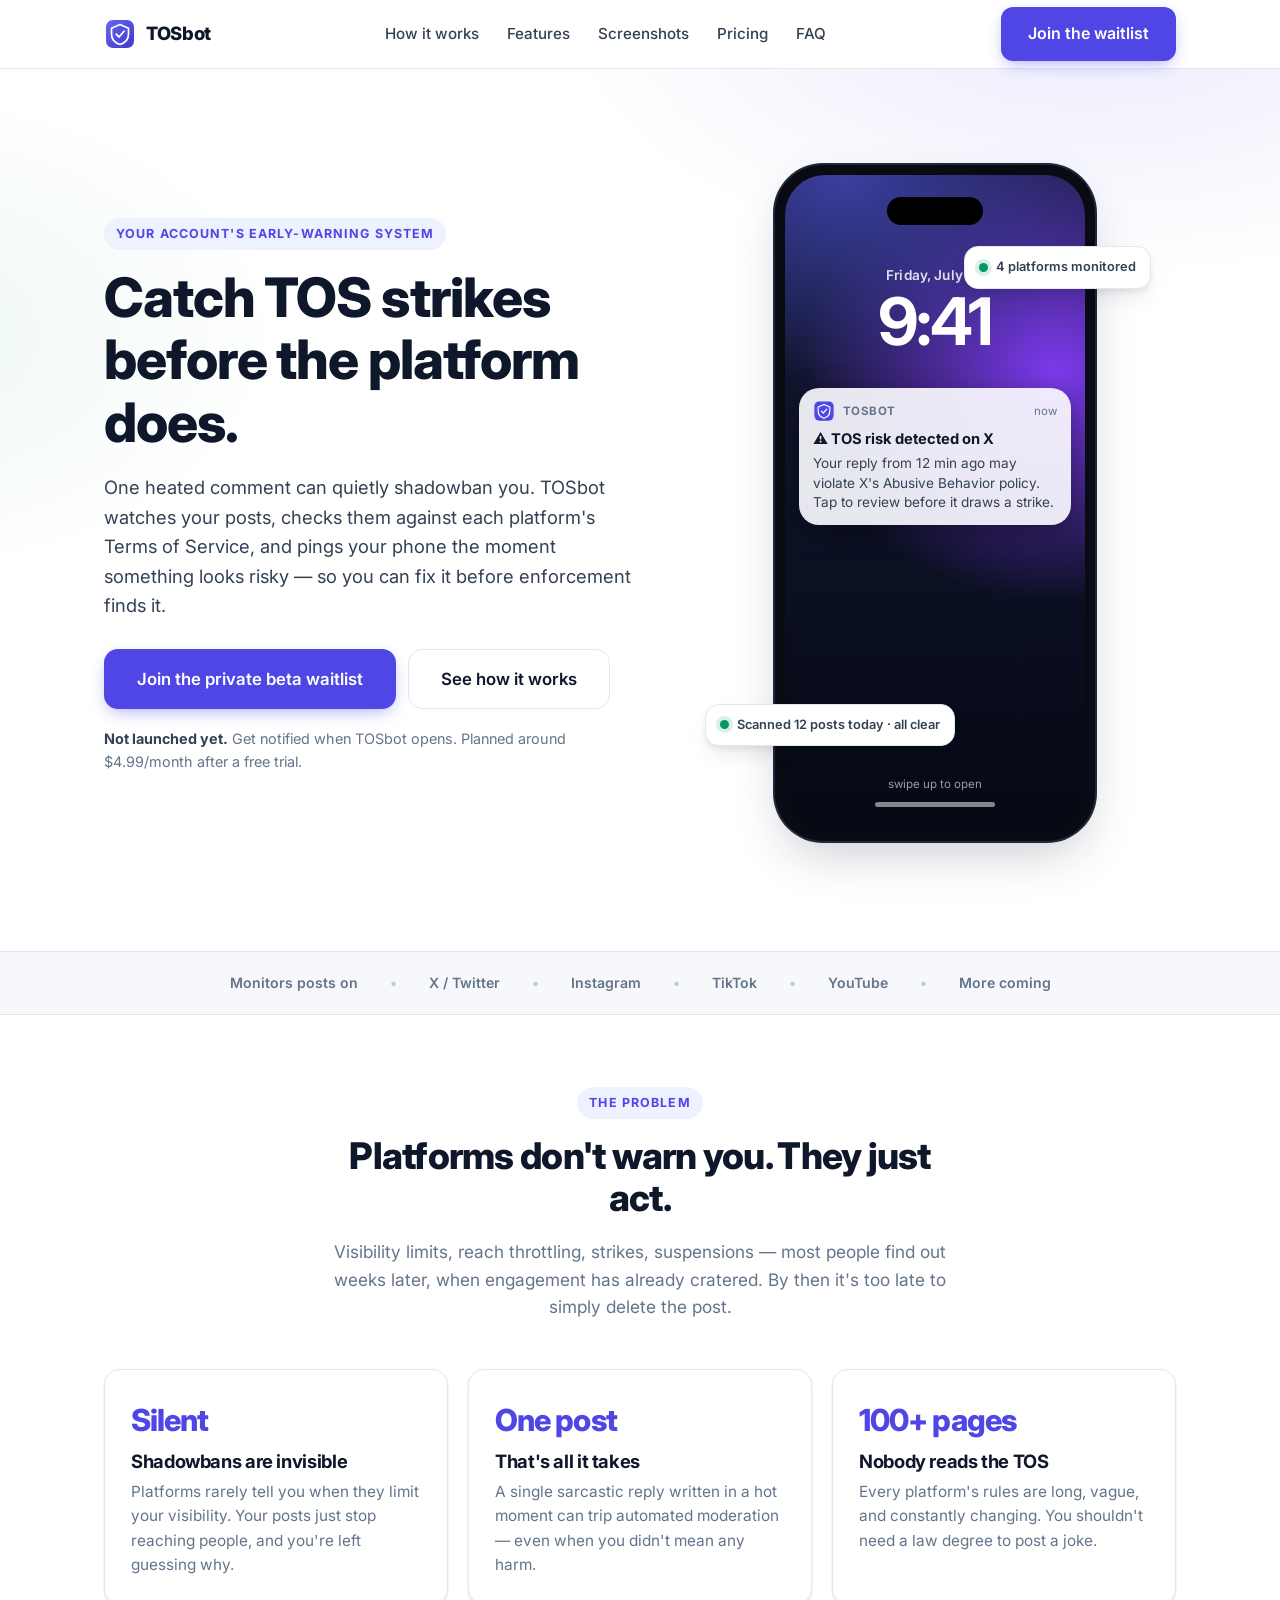
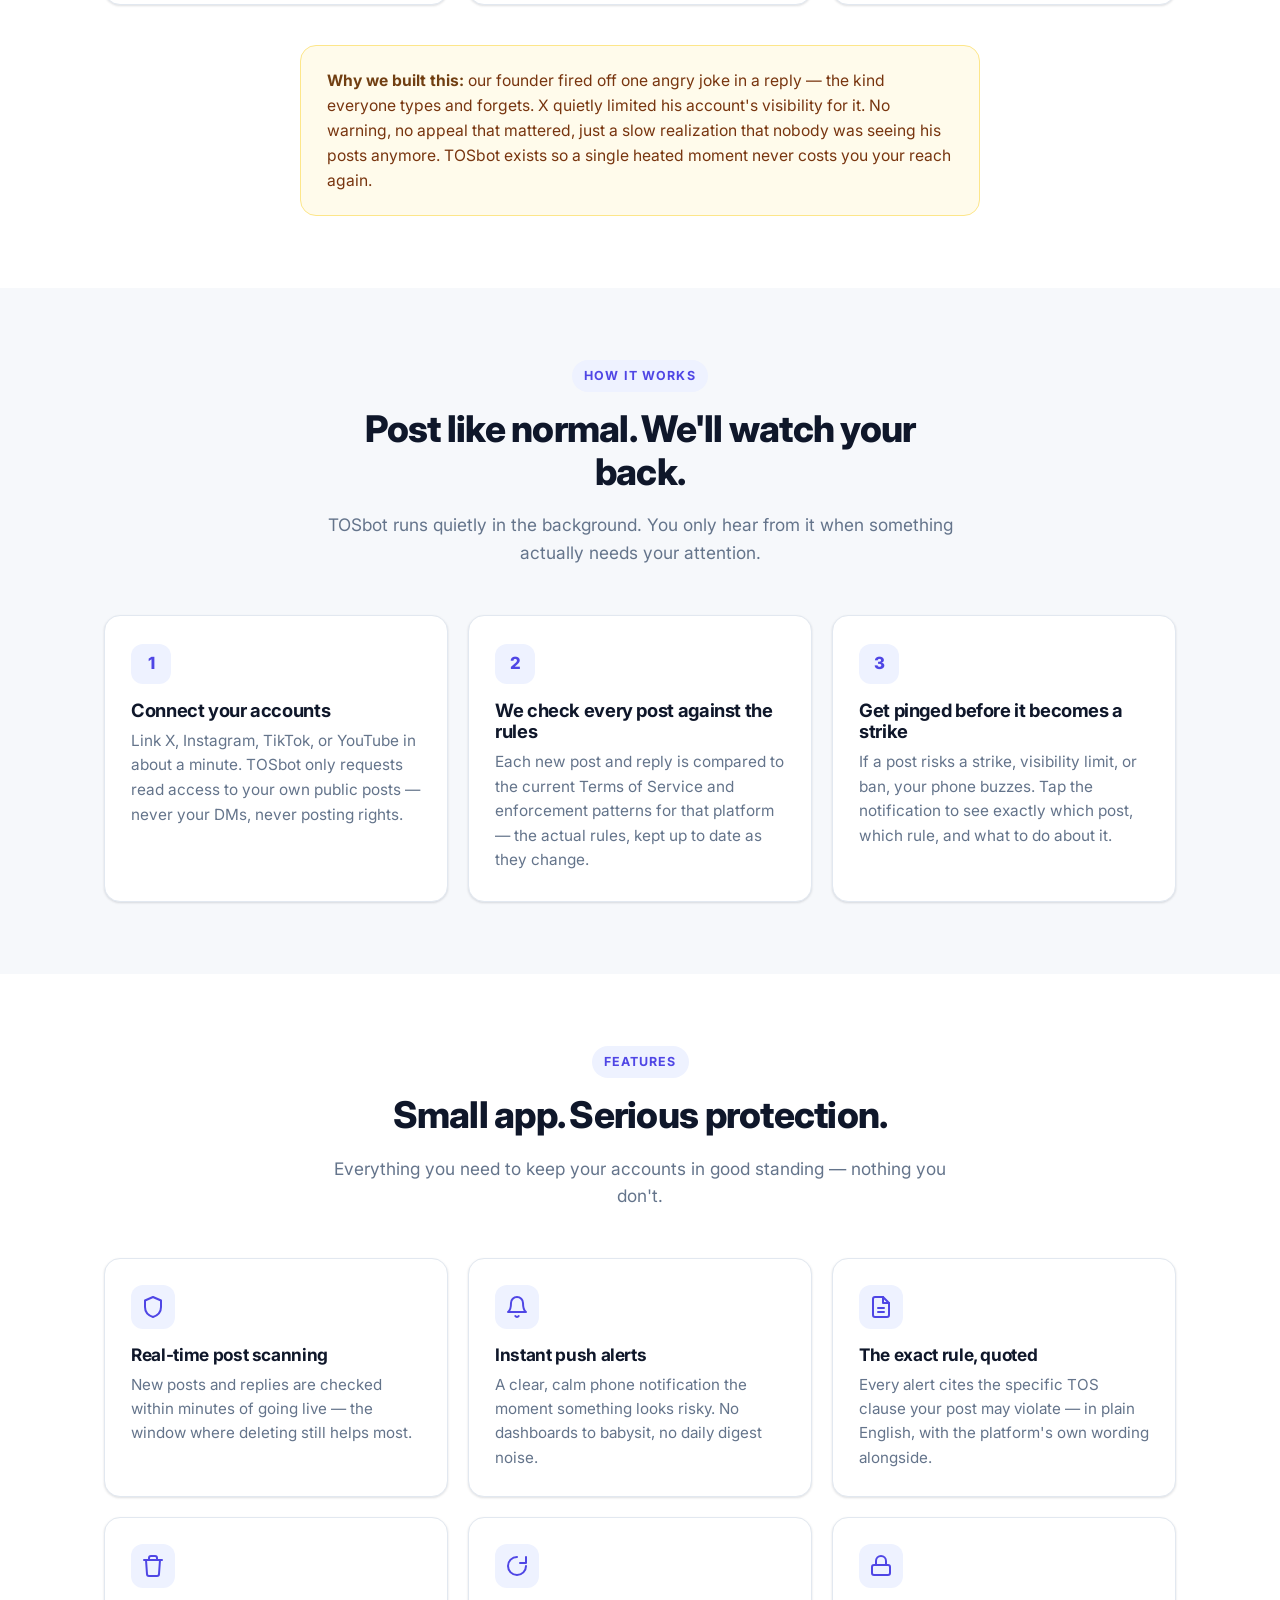
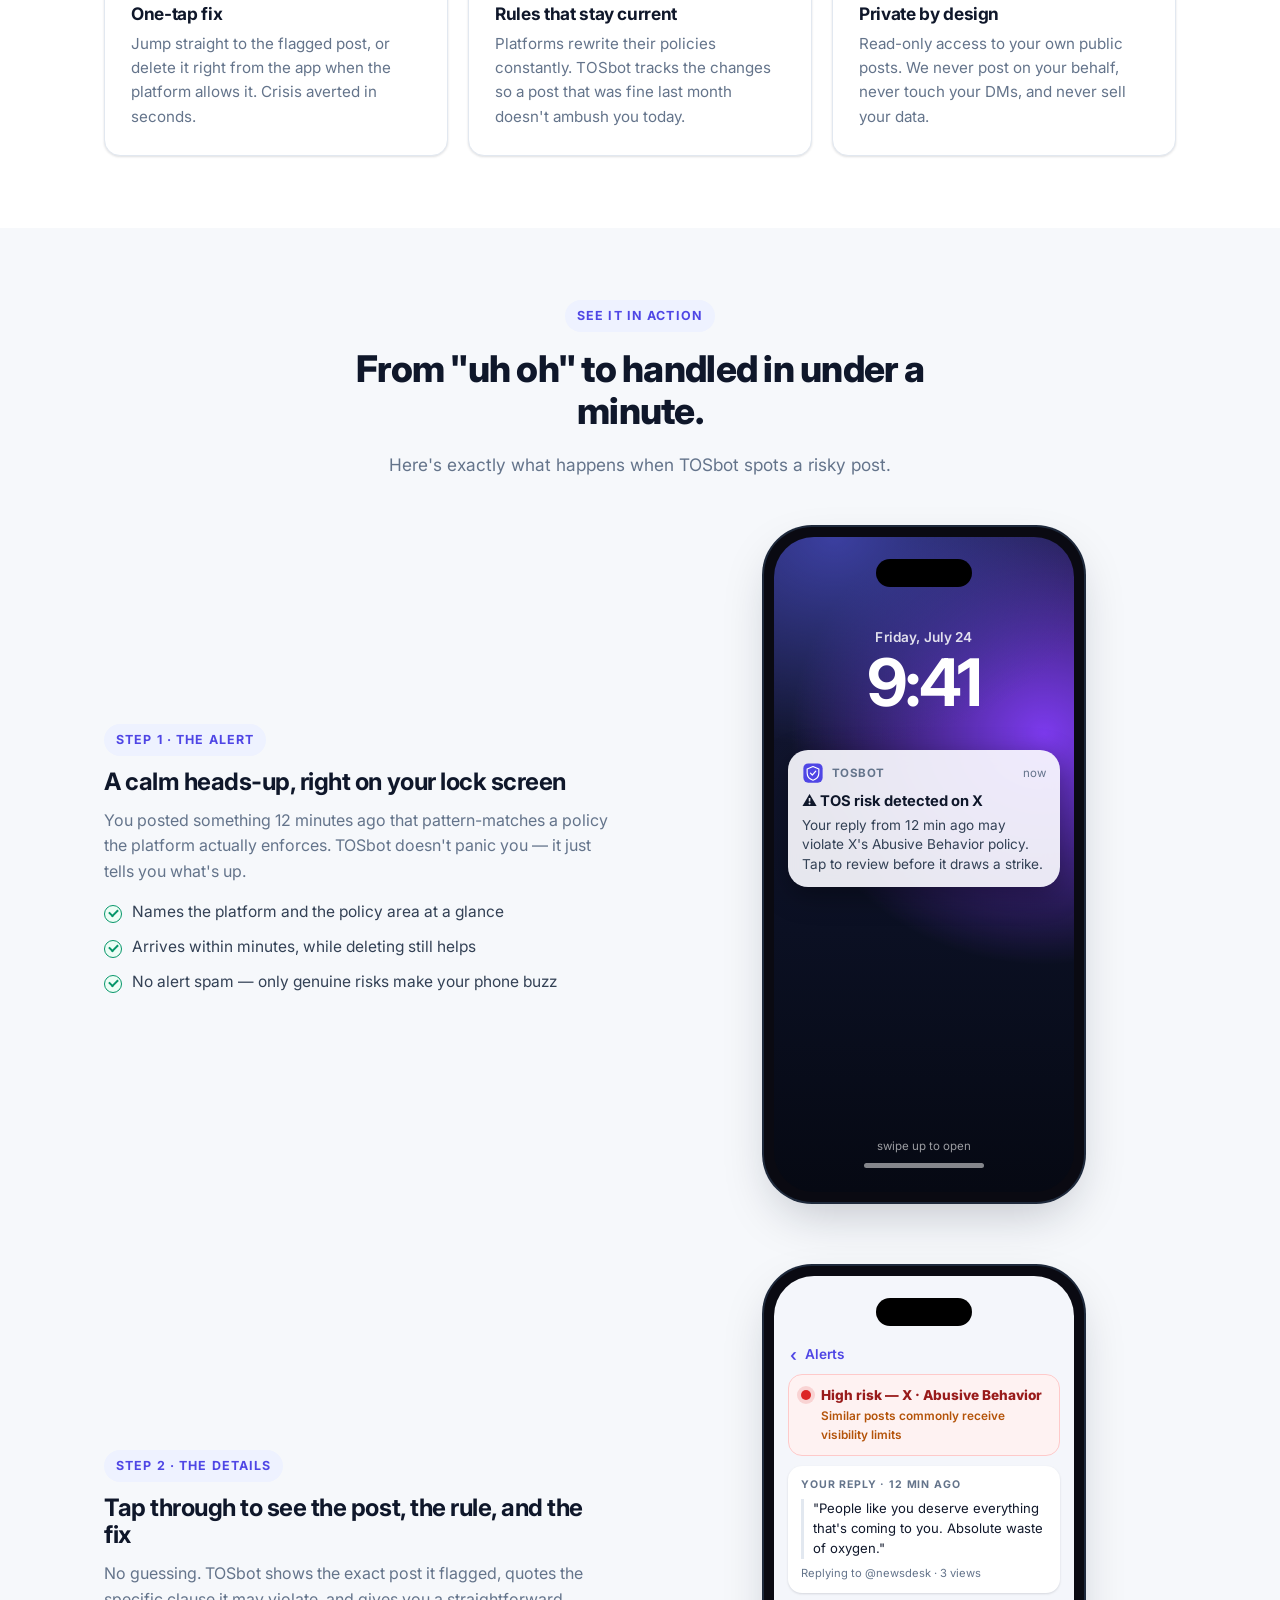
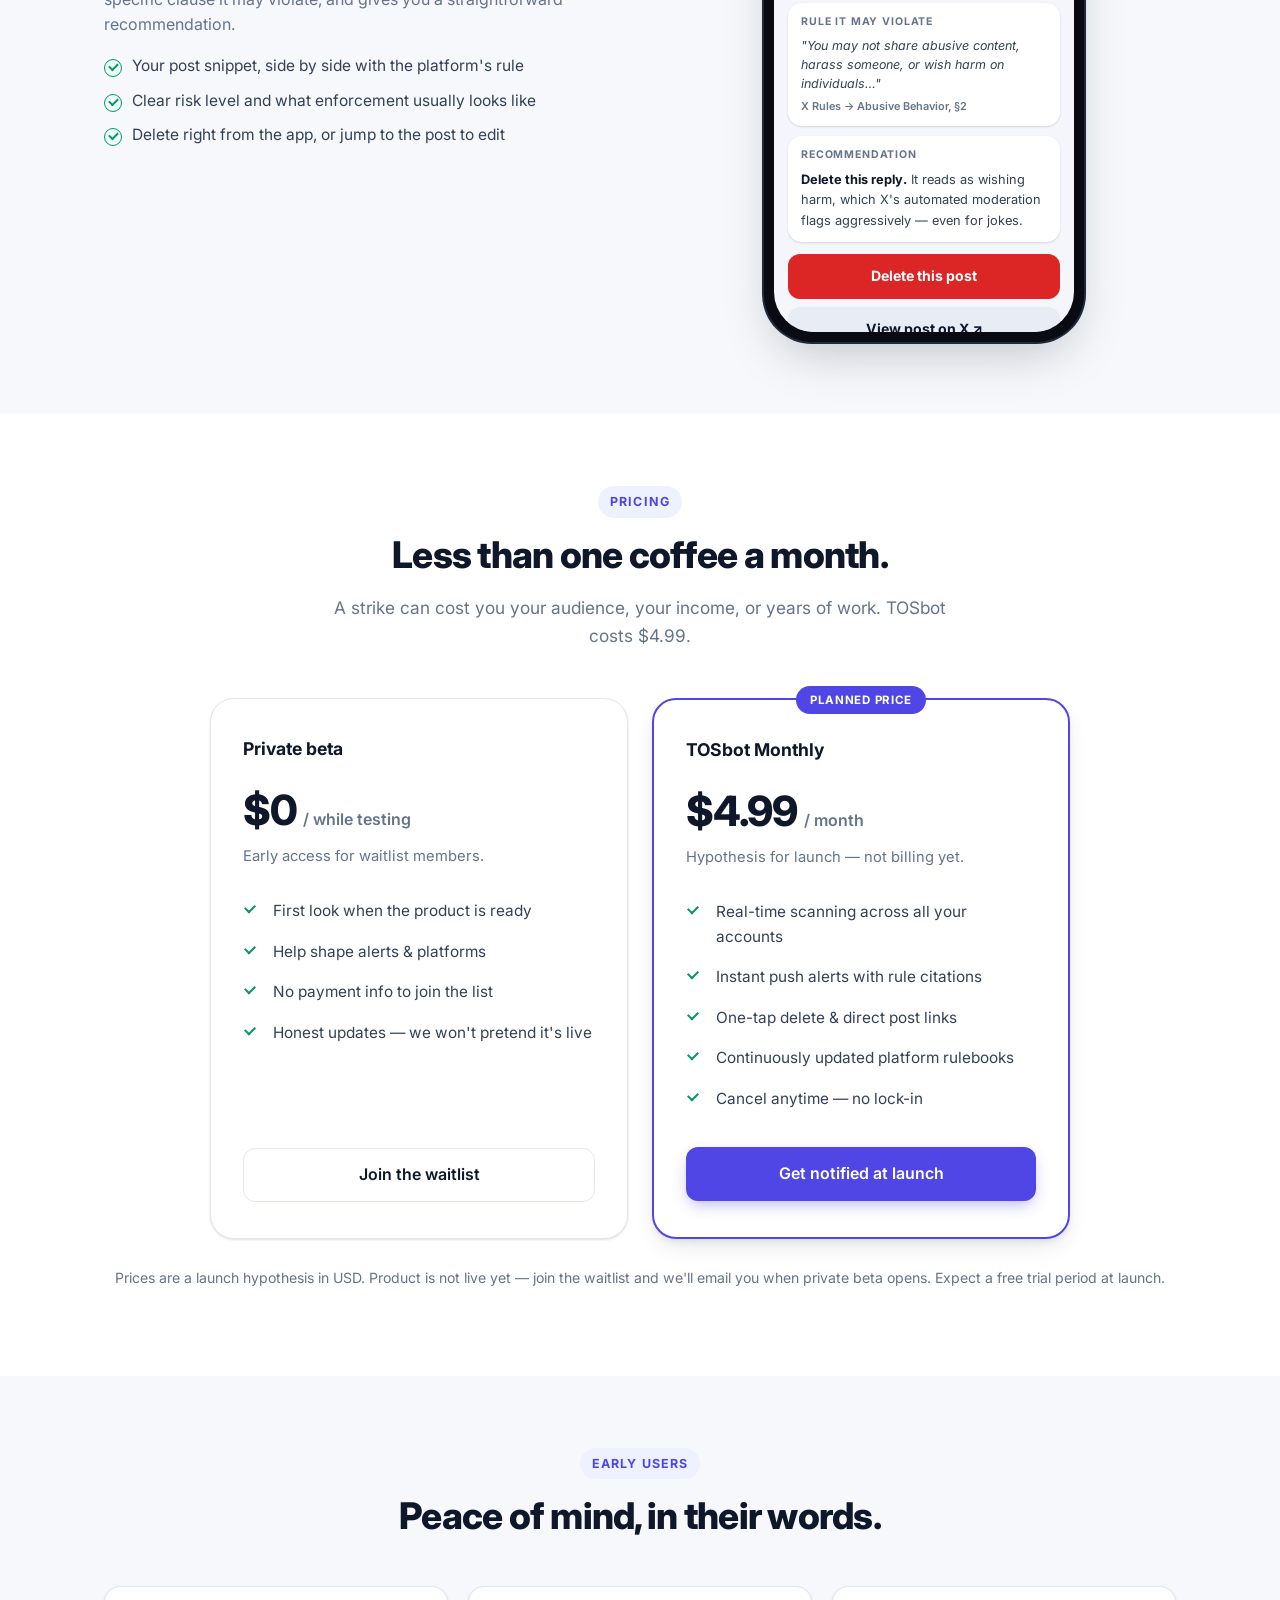
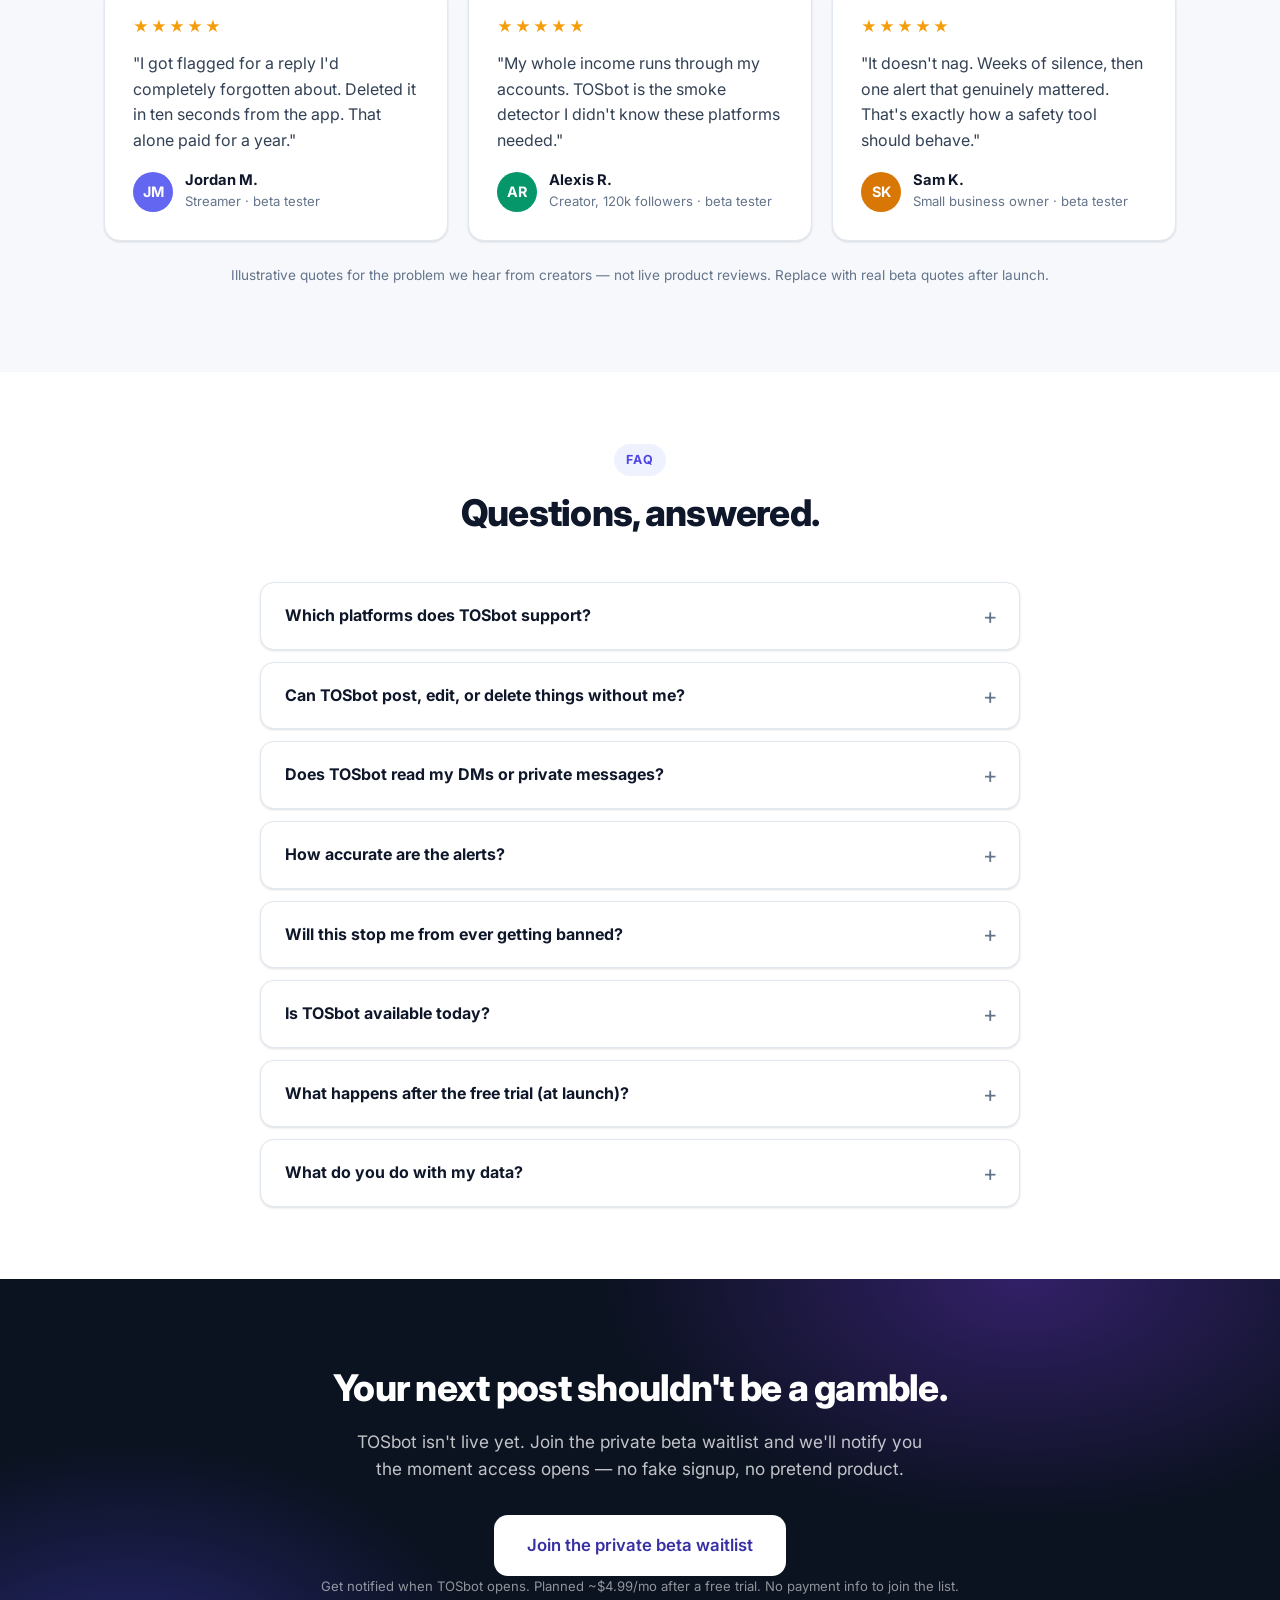
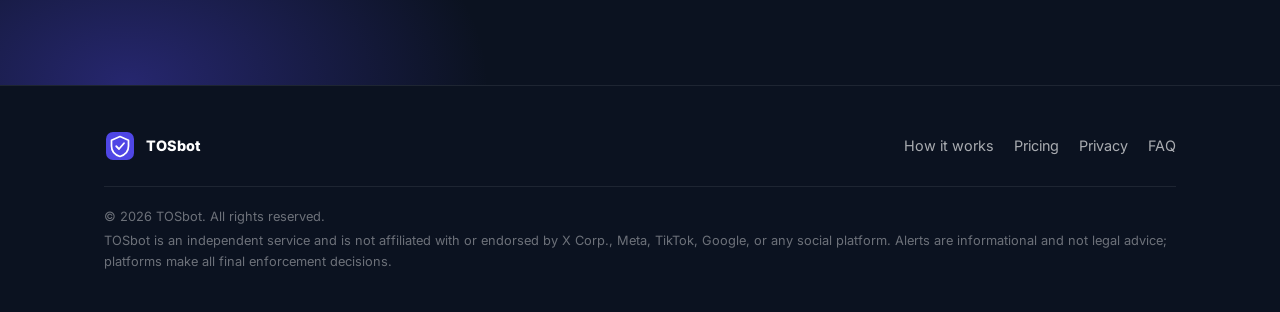
==== index.html @ 3362cefa "Deploy TOSbot waitlist landing (honest CTAs, form-URL config)" ====
<!DOCTYPE html>
<html lang="en">
<head>
  <meta charset="UTF-8">
  <meta name="viewport" content="width=device-width, initial-scale=1.0">
  <title>TOSbot — Catch TOS strikes before the platform does</title>
  <meta name="description" content="TOSbot watches your social posts, checks them against each platform's Terms of Service, and pings your phone before a risky post becomes a strike, shadowban, or suspension. Join the private beta waitlist — planned around $4.99/mo.">
  <meta property="og:title" content="TOSbot — Catch TOS strikes before the platform does">
  <meta property="og:description" content="One heated comment can get you shadowbanned. TOSbot flags risky posts against platform Terms of Service and alerts your phone — before enforcement finds them. Private beta waitlist open.">
  <meta property="og:type" content="website">
  <meta name="theme-color" content="#4f46e5">
  <link rel="icon" type="image/svg+xml" href="assets/favicon.svg">
  <link rel="preconnect" href="https://fonts.googleapis.com">
  <link rel="preconnect" href="https://fonts.gstatic.com" crossorigin>
  <link href="https://fonts.googleapis.com/css2?family=Inter:wght@400;500;600;700;800&display=swap" rel="stylesheet">
  <link rel="stylesheet" href="css/style.css">
</head>
<body>

  <!-- ============ Header ============ -->
  <header class="site-header">
    <div class="container nav">
      <a class="brand" href="#top" aria-label="TOSbot home">
        <svg class="brand-mark" viewBox="0 0 64 64" aria-hidden="true">
          <defs>
            <linearGradient id="bm" x1="0" y1="0" x2="1" y2="1">
              <stop offset="0" stop-color="#6366f1"/><stop offset="1" stop-color="#4338ca"/>
            </linearGradient>
          </defs>
          <rect x="4" y="4" width="56" height="56" rx="14" fill="url(#bm)"/>
          <path d="M32 13 L49 20.5 V32 C49 42.5 42 49.8 32 53 C22 49.8 15 42.5 15 32 V20.5 Z" fill="none" stroke="#fff" stroke-width="3.4" stroke-linejoin="round"/>
          <path d="M24.5 32.5 L30 38 L40 26.5" fill="none" stroke="#fff" stroke-width="3.6" stroke-linecap="round" stroke-linejoin="round"/>
        </svg>
        TOSbot
      </a>
      <ul class="nav-links">
        <li><a href="#how">How it works</a></li>
        <li><a href="#features">Features</a></li>
        <li><a href="#walkthrough">Screenshots</a></li>
        <li><a href="#pricing">Pricing</a></li>
        <li><a href="#faq">FAQ</a></li>
      </ul>
      <a class="btn btn-primary nav-cta js-waitlist-cta" href="#waitlist">Join the waitlist</a>
      <button class="nav-toggle" aria-label="Toggle menu" aria-expanded="false"><span></span></button>
    </div>
    <nav class="mobile-menu" aria-label="Mobile">
      <a href="#how">How it works</a>
      <a href="#features">Features</a>
      <a href="#walkthrough">Screenshots</a>
      <a href="#pricing">Pricing</a>
      <a href="#faq">FAQ</a>
      <a class="btn btn-primary js-waitlist-cta" href="#waitlist">Join the waitlist</a>
    </nav>
  </header>

  <main id="top">

    <!-- ============ Hero ============ -->
    <section class="hero">
      <div class="container hero-grid">
        <div class="hero-copy">
          <span class="eyebrow">Your account's early-warning system</span>
          <h1>Catch TOS strikes before the platform does.</h1>
          <p class="hero-sub">
            One heated comment can quietly shadowban you. TOSbot watches your posts,
            checks them against each platform's Terms of Service, and pings your phone
            the moment something looks risky — so you can fix it before enforcement finds it.
          </p>
          <div class="hero-actions">
            <a class="btn btn-primary btn-lg js-waitlist-cta" href="#waitlist">Join the private beta waitlist</a>
            <a class="btn btn-ghost btn-lg" href="#how">See how it works</a>
          </div>
          <p class="hero-note">
            <strong>Not launched yet.</strong> Get notified when TOSbot opens. Planned around $4.99/month after a free trial.
          </p>
        </div>

        <div class="hero-visual">
          <div class="hero-visual-wrap">
            <!-- Phone mockup: lock screen push notification -->
            <div class="phone" role="img" aria-label="iPhone lock screen showing a TOSbot push notification warning that a recent reply may violate X's abusive behavior policy">
              <div class="phone-screen screen-lock">
                <div class="phone-island"></div>
                <div class="lock-clock">
                  <div class="lock-date">Friday, July 24</div>
                  <div class="lock-time">9:41</div>
                </div>
                <div class="lock-notif">
                  <div class="lock-notif-head">
                    <svg class="notif-app-icon" viewBox="0 0 64 64" aria-hidden="true">
                      <rect x="4" y="4" width="56" height="56" rx="14" fill="#4f46e5"/>
                      <path d="M32 13 L49 20.5 V32 C49 42.5 42 49.8 32 53 C22 49.8 15 42.5 15 32 V20.5 Z" fill="none" stroke="#fff" stroke-width="3.4" stroke-linejoin="round"/>
                      <path d="M24.5 32.5 L30 38 L40 26.5" fill="none" stroke="#fff" stroke-width="3.6" stroke-linecap="round" stroke-linejoin="round"/>
                    </svg>
                    <span class="lock-notif-app">TOSbot</span>
                    <span class="lock-notif-time">now</span>
                  </div>
                  <div class="lock-notif-title">⚠️ TOS risk detected on X</div>
                  <p class="lock-notif-body">
                    Your reply from 12 min ago may violate X's Abusive Behavior policy.
                    Tap to review before it draws a strike.
                  </p>
                </div>
                <div class="lock-hint">
                  swipe up to open
                  <div class="lock-bar"></div>
                </div>
              </div>
            </div>

            <div class="hero-float hero-float-1"><span class="ok-dot"></span> 4 platforms monitored</div>
            <div class="hero-float hero-float-2"><span class="ok-dot"></span> Scanned 12 posts today · all clear</div>
          </div>
        </div>
      </div>
    </section>

    <!-- ============ Trust strip ============ -->
    <div class="trust-strip">
      <div class="container trust-inner">
        <span>Monitors posts on</span>
        <span class="sep">•</span>
        <span>X / Twitter</span>
        <span class="sep">•</span>
        <span>Instagram</span>
        <span class="sep">•</span>
        <span>TikTok</span>
        <span class="sep">•</span>
        <span>YouTube</span>
        <span class="sep">•</span>
        <span>More coming</span>
      </div>
    </div>

    <!-- ============ Problem ============ -->
    <section class="section" id="problem">
      <div class="container">
        <div class="section-head">
          <span class="eyebrow">The problem</span>
          <h2>Platforms don't warn you. They just act.</h2>
          <p>Visibility limits, reach throttling, strikes, suspensions — most people find out weeks later, when engagement has already cratered. By then it's too late to simply delete the post.</p>
        </div>
        <div class="problem-grid">
          <div class="problem-card">
            <div class="problem-stat">Silent</div>
            <h3>Shadowbans are invisible</h3>
            <p>Platforms rarely tell you when they limit your visibility. Your posts just stop reaching people, and you're left guessing why.</p>
          </div>
          <div class="problem-card">
            <div class="problem-stat">One post</div>
            <h3>That's all it takes</h3>
            <p>A single sarcastic reply written in a hot moment can trip automated moderation — even when you didn't mean any harm.</p>
          </div>
          <div class="problem-card">
            <div class="problem-stat">100+ pages</div>
            <h3>Nobody reads the TOS</h3>
            <p>Every platform's rules are long, vague, and constantly changing. You shouldn't need a law degree to post a joke.</p>
          </div>
        </div>
        <div class="origin-note">
          <p><strong>Why we built this:</strong> our founder fired off one angry joke in a reply — the kind everyone types and forgets. X quietly limited his account's visibility for it. No warning, no appeal that mattered, just a slow realization that nobody was seeing his posts anymore. TOSbot exists so a single heated moment never costs you your reach again.</p>
        </div>
      </div>
    </section>

    <!-- ============ How it works ============ -->
    <section class="section section-soft" id="how">
      <div class="container">
        <div class="section-head">
          <span class="eyebrow">How it works</span>
          <h2>Post like normal. We'll watch your back.</h2>
          <p>TOSbot runs quietly in the background. You only hear from it when something actually needs your attention.</p>
        </div>
        <div class="steps">
          <div class="step">
            <div class="step-num">1</div>
            <h3>Connect your accounts</h3>
            <p>Link X, Instagram, TikTok, or YouTube in about a minute. TOSbot only requests read access to your own public posts — never your DMs, never posting rights.</p>
          </div>
          <div class="step">
            <div class="step-num">2</div>
            <h3>We check every post against the rules</h3>
            <p>Each new post and reply is compared to the current Terms of Service and enforcement patterns for that platform — the actual rules, kept up to date as they change.</p>
          </div>
          <div class="step">
            <div class="step-num">3</div>
            <h3>Get pinged before it becomes a strike</h3>
            <p>If a post risks a strike, visibility limit, or ban, your phone buzzes. Tap the notification to see exactly which post, which rule, and what to do about it.</p>
          </div>
        </div>
      </div>
    </section>

    <!-- ============ Features ============ -->
    <section class="section" id="features">
      <div class="container">
        <div class="section-head">
          <span class="eyebrow">Features</span>
          <h2>Small app. Serious protection.</h2>
          <p>Everything you need to keep your accounts in good standing — nothing you don't.</p>
        </div>
        <div class="features-grid">
          <div class="feature">
            <div class="feature-icon">
              <svg width="24" height="24" viewBox="0 0 24 24" fill="none" stroke="#4f46e5" stroke-width="2" stroke-linecap="round" stroke-linejoin="round" aria-hidden="true"><path d="M12 2 L20 5.5 V12 c0 5-3.5 8.5-8 10 -4.5-1.5-8-5-8-10 V5.5 Z"/></svg>
            </div>
            <h3>Real-time post scanning</h3>
            <p>New posts and replies are checked within minutes of going live — the window where deleting still helps most.</p>
          </div>
          <div class="feature">
            <div class="feature-icon">
              <svg width="24" height="24" viewBox="0 0 24 24" fill="none" stroke="#4f46e5" stroke-width="2" stroke-linecap="round" stroke-linejoin="round" aria-hidden="true"><path d="M18 8a6 6 0 0 0-12 0c0 7-3 9-3 9h18s-3-2-3-9"/><path d="M13.7 21a2 2 0 0 1-3.4 0"/></svg>
            </div>
            <h3>Instant push alerts</h3>
            <p>A clear, calm phone notification the moment something looks risky. No dashboards to babysit, no daily digest noise.</p>
          </div>
          <div class="feature">
            <div class="feature-icon">
              <svg width="24" height="24" viewBox="0 0 24 24" fill="none" stroke="#4f46e5" stroke-width="2" stroke-linecap="round" stroke-linejoin="round" aria-hidden="true"><path d="M14 2H6a2 2 0 0 0-2 2v16a2 2 0 0 0 2 2h12a2 2 0 0 0 2-2V8z"/><path d="M14 2v6h6"/><path d="M9 13h6M9 17h6"/></svg>
            </div>
            <h3>The exact rule, quoted</h3>
            <p>Every alert cites the specific TOS clause your post may violate — in plain English, with the platform's own wording alongside.</p>
          </div>
          <div class="feature">
            <div class="feature-icon">
              <svg width="24" height="24" viewBox="0 0 24 24" fill="none" stroke="#4f46e5" stroke-width="2" stroke-linecap="round" stroke-linejoin="round" aria-hidden="true"><path d="M3 6h18"/><path d="M8 6V4a2 2 0 0 1 2-2h4a2 2 0 0 1 2 2v2"/><path d="M19 6l-1 14a2 2 0 0 1-2 2H8a2 2 0 0 1-2-2L5 6"/></svg>
            </div>
            <h3>One-tap fix</h3>
            <p>Jump straight to the flagged post, or delete it right from the app when the platform allows it. Crisis averted in seconds.</p>
          </div>
          <div class="feature">
            <div class="feature-icon">
              <svg width="24" height="24" viewBox="0 0 24 24" fill="none" stroke="#4f46e5" stroke-width="2" stroke-linecap="round" stroke-linejoin="round" aria-hidden="true"><path d="M21 12a9 9 0 1 1-9-9"/><path d="M21 3v6h-6"/></svg>
            </div>
            <h3>Rules that stay current</h3>
            <p>Platforms rewrite their policies constantly. TOSbot tracks the changes so a post that was fine last month doesn't ambush you today.</p>
          </div>
          <div class="feature">
            <div class="feature-icon">
              <svg width="24" height="24" viewBox="0 0 24 24" fill="none" stroke="#4f46e5" stroke-width="2" stroke-linecap="round" stroke-linejoin="round" aria-hidden="true"><rect x="3" y="11" width="18" height="10" rx="2"/><path d="M7 11V7a5 5 0 0 1 10 0v4"/></svg>
            </div>
            <h3>Private by design</h3>
            <p>Read-only access to your own public posts. We never post on your behalf, never touch your DMs, and never sell your data.</p>
          </div>
        </div>
      </div>
    </section>

    <!-- ============ Screenshot walkthrough ============ -->
    <section class="section section-soft" id="walkthrough">
      <div class="container">
        <div class="section-head">
          <span class="eyebrow">See it in action</span>
          <h2>From "uh oh" to handled in under a minute.</h2>
          <p>Here's exactly what happens when TOSbot spots a risky post.</p>
        </div>

        <div class="walkthrough">
          <!-- Walk 1: notification -->
          <div class="walk-item">
            <div class="walk-copy">
              <span class="eyebrow">Step 1 · The alert</span>
              <h3>A calm heads-up, right on your lock screen</h3>
              <p>You posted something 12 minutes ago that pattern-matches a policy the platform actually enforces. TOSbot doesn't panic you — it just tells you what's up.</p>
              <ul>
                <li>Names the platform and the policy area at a glance</li>
                <li>Arrives within minutes, while deleting still helps</li>
                <li>No alert spam — only genuine risks make your phone buzz</li>
              </ul>
            </div>
            <div class="walk-phone">
              <div class="phone" role="img" aria-label="iPhone lock screen with TOSbot notification: TOS risk detected on X, tap to review">
                <div class="phone-screen screen-lock">
                  <div class="phone-island"></div>
                  <div class="lock-clock">
                    <div class="lock-date">Friday, July 24</div>
                    <div class="lock-time">9:41</div>
                  </div>
                  <div class="lock-notif">
                    <div class="lock-notif-head">
                      <svg class="notif-app-icon" viewBox="0 0 64 64" aria-hidden="true">
                        <rect x="4" y="4" width="56" height="56" rx="14" fill="#4f46e5"/>
                        <path d="M32 13 L49 20.5 V32 C49 42.5 42 49.8 32 53 C22 49.8 15 42.5 15 32 V20.5 Z" fill="none" stroke="#fff" stroke-width="3.4" stroke-linejoin="round"/>
                        <path d="M24.5 32.5 L30 38 L40 26.5" fill="none" stroke="#fff" stroke-width="3.6" stroke-linecap="round" stroke-linejoin="round"/>
                      </svg>
                      <span class="lock-notif-app">TOSbot</span>
                      <span class="lock-notif-time">now</span>
                    </div>
                    <div class="lock-notif-title">⚠️ TOS risk detected on X</div>
                    <p class="lock-notif-body">
                      Your reply from 12 min ago may violate X's Abusive Behavior policy.
                      Tap to review before it draws a strike.
                    </p>
                  </div>
                  <div class="lock-hint">
                    swipe up to open
                    <div class="lock-bar"></div>
                  </div>
                </div>
              </div>
            </div>
          </div>

          <!-- Walk 2: detail screen -->
          <div class="walk-item reverse">
            <div class="walk-copy">
              <span class="eyebrow">Step 2 · The details</span>
              <h3>Tap through to see the post, the rule, and the fix</h3>
              <p>No guessing. TOSbot shows the exact post it flagged, quotes the specific clause it may violate, and gives you a straightforward recommendation.</p>
              <ul>
                <li>Your post snippet, side by side with the platform's rule</li>
                <li>Clear risk level and what enforcement usually looks like</li>
                <li>Delete right from the app, or jump to the post to edit</li>
              </ul>
            </div>
            <div class="walk-phone">
              <div class="phone" role="img" aria-label="TOSbot app detail screen showing a flagged reply, the X policy it may violate, and a Delete this post button">
                <div class="phone-screen screen-app">
                  <div class="phone-island"></div>
                  <div class="app-nav"><span class="chev">‹</span> Alerts</div>
                  <div class="app-body">
                    <div class="risk-banner">
                      <span class="risk-dot"></span>
                      <div>
                        <p class="risk-banner-title">High risk — X · Abusive Behavior</p>
                        <p class="risk-banner-sub">Similar posts commonly receive visibility limits</p>
                      </div>
                    </div>

                    <div class="app-card">
                      <p class="app-card-label">Your reply · 12 min ago</p>
                      <p class="post-snippet">"People like you deserve everything that's coming to you. Absolute waste of oxygen."</p>
                      <p class="post-meta">Replying to @newsdesk · 3 views</p>
                    </div>

                    <div class="app-card">
                      <p class="app-card-label">Rule it may violate</p>
                      <p class="rule-quote">"You may not share abusive content, harass someone, or wish harm on individuals…"</p>
                      <p class="rule-ref">X Rules → Abusive Behavior, §2</p>
                    </div>

                    <div class="app-card">
                      <p class="app-card-label">Recommendation</p>
                      <p class="reco"><strong>Delete this reply.</strong> It reads as wishing harm, which X's automated moderation flags aggressively — even for jokes.</p>
                    </div>

                    <div class="app-actions">
                      <a class="app-btn app-btn-danger" href="#walkthrough" aria-label="Delete this post (demo)">Delete this post</a>
                      <a class="app-btn app-btn-plain" href="#walkthrough" aria-label="View post on X (demo)">View post on X ↗</a>
                    </div>
                    <p class="app-footnote">Deleting now removes it before most enforcement reviews occur.</p>
                  </div>
                </div>
              </div>
            </div>
          </div>
        </div>
      </div>
    </section>

    <!-- ============ Pricing ============ -->
    <section class="section" id="pricing">
      <div class="container">
        <div class="section-head">
          <span class="eyebrow">Pricing</span>
          <h2>Less than one coffee a month.</h2>
          <p>A strike can cost you your audience, your income, or years of work. TOSbot costs $4.99.</p>
        </div>
        <div class="pricing-wrap">
          <div class="price-card">
            <div class="price-name">Private beta</div>
            <div class="price-amount">$0 <span>/ while testing</span></div>
            <p class="price-sub">Early access for waitlist members.</p>
            <ul class="price-list">
              <li>First look when the product is ready</li>
              <li>Help shape alerts & platforms</li>
              <li>No payment info to join the list</li>
              <li>Honest updates — we won't pretend it's live</li>
            </ul>
            <a class="btn btn-ghost js-waitlist-cta" href="#waitlist">Join the waitlist</a>
          </div>
          <div class="price-card featured">
            <span class="price-flag">Planned price</span>
            <div class="price-name">TOSbot Monthly</div>
            <div class="price-amount">$4.99 <span>/ month</span></div>
            <p class="price-sub">Hypothesis for launch — not billing yet.</p>
            <ul class="price-list">
              <li>Real-time scanning across all your accounts</li>
              <li>Instant push alerts with rule citations</li>
              <li>One-tap delete & direct post links</li>
              <li>Continuously updated platform rulebooks</li>
              <li>Cancel anytime — no lock-in</li>
            </ul>
            <a class="btn btn-primary js-waitlist-cta" href="#waitlist">Get notified at launch</a>
          </div>
        </div>
        <p class="price-foot">Prices are a launch hypothesis in USD. Product is not live yet — join the waitlist and we'll email you when private beta opens. Expect a free trial period at launch.</p>
      </div>
    </section>

    <!-- ============ Social proof ============ -->
    <section class="section section-soft" id="proof">
      <div class="container">
        <div class="section-head">
          <span class="eyebrow">Early users</span>
          <h2>Peace of mind, in their words.</h2>
        </div>
        <div class="quotes-grid">
          <div class="quote-card">
            <div class="quote-stars" aria-label="5 out of 5 stars">★★★★★</div>
            <p class="quote-text">"I got flagged for a reply I'd completely forgotten about. Deleted it in ten seconds from the app. That alone paid for a year."</p>
            <div class="quote-who">
              <span class="quote-avatar" style="background:#6366f1">JM</span>
              <div>
                <div class="quote-name">Jordan M.</div>
                <div class="quote-role">Streamer · beta tester</div>
              </div>
            </div>
          </div>
          <div class="quote-card">
            <div class="quote-stars" aria-label="5 out of 5 stars">★★★★★</div>
            <p class="quote-text">"My whole income runs through my accounts. TOSbot is the smoke detector I didn't know these platforms needed."</p>
            <div class="quote-who">
              <span class="quote-avatar" style="background:#059669">AR</span>
              <div>
                <div class="quote-name">Alexis R.</div>
                <div class="quote-role">Creator, 120k followers · beta tester</div>
              </div>
            </div>
          </div>
          <div class="quote-card">
            <div class="quote-stars" aria-label="5 out of 5 stars">★★★★★</div>
            <p class="quote-text">"It doesn't nag. Weeks of silence, then one alert that genuinely mattered. That's exactly how a safety tool should behave."</p>
            <div class="quote-who">
              <span class="quote-avatar" style="background:#d97706">SK</span>
              <div>
                <div class="quote-name">Sam K.</div>
                <div class="quote-role">Small business owner · beta tester</div>
              </div>
            </div>
          </div>
        </div>
        <p class="quotes-note">Illustrative quotes for the problem we hear from creators — not live product reviews. Replace with real beta quotes after launch.</p>
      </div>
    </section>

    <!-- ============ FAQ ============ -->
    <section class="section" id="faq">
      <div class="container">
        <div class="section-head">
          <span class="eyebrow">FAQ</span>
          <h2>Questions, answered.</h2>
        </div>
        <div class="faq-list">
          <details class="faq-item">
            <summary>Which platforms does TOSbot support?</summary>
            <div class="faq-body">
              <p>X (Twitter), Instagram, TikTok, and YouTube at launch, with more platforms on the roadmap. You can connect as many accounts as you like on a single subscription.</p>
            </div>
          </details>
          <details class="faq-item">
            <summary>Can TOSbot post, edit, or delete things without me?</summary>
            <div class="faq-body">
              <p>Never automatically. TOSbot is read-only by default. The "delete this post" button acts only when you tap it, and only where the platform's API allows deletion. Otherwise we deep-link you straight to the post so you can handle it yourself.</p>
            </div>
          </details>
          <details class="faq-item">
            <summary>Does TOSbot read my DMs or private messages?</summary>
            <div class="faq-body">
              <p>No. TOSbot only analyzes your own public posts and replies — the content platforms actually moderate for TOS enforcement. DMs are out of scope, full stop.</p>
            </div>
          </details>
          <details class="faq-item">
            <summary>How accurate are the alerts?</summary>
            <div class="faq-body">
              <p>TOSbot is tuned to be quiet. It flags posts that match the patterns platforms demonstrably enforce against — not every spicy opinion. You'll see the exact rule cited with each alert, so you can always judge for yourself. The final call is always yours.</p>
            </div>
          </details>
          <details class="faq-item">
            <summary>Will this stop me from ever getting banned?</summary>
            <div class="faq-body">
              <p>No tool can promise that — platforms make the final call, and their enforcement isn't fully predictable. What TOSbot does is close the biggest gap: risky posts sitting live for days because you didn't realize they were risky. Early awareness is your best defense.</p>
            </div>
          </details>
          <details class="faq-item">
            <summary>Is TOSbot available today?</summary>
            <div class="faq-body">
              <p>Not yet — we're validating demand with a private beta waitlist first. Join the list and we'll email you when access opens. At launch we expect a free trial, then about $4.99/month if you stick around.</p>
            </div>
          </details>
          <details class="faq-item">
            <summary>What happens after the free trial (at launch)?</summary>
            <div class="faq-body">
              <p>Plan: 14 days with features unlocked and no surprise charges. Near the end we'll ask if you want to continue around $4.99/month. If you don't, monitoring simply stops.</p>
            </div>
          </details>
          <details class="faq-item">
            <summary>What do you do with my data?</summary>
            <div class="faq-body">
              <p>We analyze your public posts to protect your account — that's it. We don't sell data, we don't build ad profiles, and you can disconnect an account or delete your TOSbot data at any time. See our <a href="privacy.html">privacy policy</a>.</p>
            </div>
          </details>
        </div>
      </div>
    </section>

    <!-- ============ Final CTA / Waitlist ============ -->
    <section class="cta-final" id="waitlist">
      <div class="container">
        <h2>Your next post shouldn't be a gamble.</h2>
        <p class="cta-sub">TOSbot isn't live yet. Join the private beta waitlist and we'll notify you the moment access opens — no fake signup, no pretend product.</p>
        <div class="cta-form-wrap">
          <a class="btn btn-light btn-lg js-waitlist-cta" href="#waitlist">Join the private beta waitlist</a>
          <p class="cta-fine">Get notified when TOSbot opens. Planned ~$4.99/mo after a free trial. No payment info to join the list.</p>
        </div>
      </div>
    </section>
  </main>

  <!-- ============ Footer ============ -->
  <footer class="site-footer">
    <div class="container">
      <div class="footer-grid">
        <a class="footer-brand" href="#top">
          <svg class="brand-mark" viewBox="0 0 64 64" aria-hidden="true" width="26" height="26">
            <rect x="4" y="4" width="56" height="56" rx="14" fill="#4f46e5"/>
            <path d="M32 13 L49 20.5 V32 C49 42.5 42 49.8 32 53 C22 49.8 15 42.5 15 32 V20.5 Z" fill="none" stroke="#fff" stroke-width="3.4" stroke-linejoin="round"/>
            <path d="M24.5 32.5 L30 38 L40 26.5" fill="none" stroke="#fff" stroke-width="3.6" stroke-linecap="round" stroke-linejoin="round"/>
          </svg>
          TOSbot
        </a>
        <ul class="footer-links">
          <li><a href="#how">How it works</a></li>
          <li><a href="pricing.html">Pricing</a></li>
          <li><a href="privacy.html">Privacy</a></li>
          <li><a href="#faq">FAQ</a></li>
        </ul>
      </div>
      <div class="footer-fine">
        <p>© 2026 TOSbot. All rights reserved.</p>
        <p>TOSbot is an independent service and is not affiliated with or endorsed by X Corp., Meta, TikTok, Google, or any social platform. Alerts are informational and not legal advice; platforms make all final enforcement decisions.</p>
      </div>
    </div>
  </footer>

  <script src="js/main.js"></script>
</body>
</html>
---- css/style.css ----
/* ============================================================
   TOSbot — brochure site stylesheet
   Plain CSS, no build step. Mobile-first.
   ============================================================ */

:root {
  --ink: #0f172a;
  --ink-soft: #334155;
  --ink-muted: #64748b;
  --bg: #ffffff;
  --bg-soft: #f6f8fb;
  --bg-deep: #0b1220;
  --line: #e2e8f0;
  --accent: #4f46e5;
  --accent-deep: #3730a3;
  --accent-soft: #eef2ff;
  --safe: #059669;
  --safe-soft: #ecfdf5;
  --warn: #d97706;
  --warn-soft: #fffbeb;
  --danger: #dc2626;
  --danger-soft: #fef2f2;
  --radius: 16px;
  --radius-lg: 24px;
  --shadow-sm: 0 1px 2px rgba(15, 23, 42, 0.06), 0 1px 3px rgba(15, 23, 42, 0.08);
  --shadow-md: 0 4px 6px -1px rgba(15, 23, 42, 0.07), 0 10px 24px -6px rgba(15, 23, 42, 0.12);
  --shadow-lg: 0 20px 50px -12px rgba(15, 23, 42, 0.25);
  --font: "Inter", -apple-system, BlinkMacSystemFont, "Segoe UI", Roboto,
    Helvetica, Arial, sans-serif;
}

* { box-sizing: border-box; }

html {
  scroll-behavior: smooth;
  -webkit-text-size-adjust: 100%;
}

body {
  margin: 0;
  font-family: var(--font);
  font-size: 16px;
  line-height: 1.6;
  color: var(--ink);
  background: var(--bg);
  -webkit-font-smoothing: antialiased;
}

img, svg { max-width: 100%; display: block; }

a { color: var(--accent); text-decoration: none; }
a:hover { text-decoration: underline; }

h1, h2, h3, h4 {
  line-height: 1.15;
  margin: 0 0 0.5em;
  font-weight: 700;
  letter-spacing: -0.02em;
}

h1 { font-size: clamp(2.1rem, 5.5vw, 3.4rem); font-weight: 800; }
h2 { font-size: clamp(1.6rem, 4vw, 2.3rem); font-weight: 800; }
h3 { font-size: 1.15rem; }

p { margin: 0 0 1em; }

.container {
  width: 100%;
  max-width: 1120px;
  margin: 0 auto;
  padding: 0 24px;
}

.section {
  padding: 72px 0;
}

.section-soft { background: var(--bg-soft); }

.section-head {
  max-width: 640px;
  margin: 0 auto 48px;
  text-align: center;
}

.section-head p {
  color: var(--ink-muted);
  font-size: 1.08rem;
}

.eyebrow {
  display: inline-block;
  font-size: 0.78rem;
  font-weight: 700;
  letter-spacing: 0.09em;
  text-transform: uppercase;
  color: var(--accent);
  background: var(--accent-soft);
  padding: 6px 12px;
  border-radius: 999px;
  margin-bottom: 16px;
}

.muted { color: var(--ink-muted); }

/* ---------- Buttons ---------- */

.btn {
  display: inline-flex;
  align-items: center;
  justify-content: center;
  gap: 8px;
  font-family: var(--font);
  font-size: 1rem;
  font-weight: 600;
  padding: 13px 26px;
  border-radius: 12px;
  border: 1px solid transparent;
  cursor: pointer;
  transition: transform 0.12s ease, box-shadow 0.12s ease, background 0.12s ease;
  text-decoration: none !important;
  white-space: nowrap;
}

.btn-primary {
  background: var(--accent);
  color: #fff;
  box-shadow: 0 6px 16px -4px rgba(79, 70, 229, 0.45);
}
.btn-primary:hover { background: var(--accent-deep); transform: translateY(-1px); }

.btn-ghost {
  background: transparent;
  color: var(--ink);
  border-color: var(--line);
}
.btn-ghost:hover { background: var(--bg-soft); }

.btn-lg { padding: 16px 32px; font-size: 1.05rem; border-radius: 14px; }

.btn-light {
  background: #fff;
  color: var(--accent-deep);
}
.btn-light:hover { transform: translateY(-1px); }

/* ---------- Header / nav ---------- */

.site-header {
  position: sticky;
  top: 0;
  z-index: 50;
  background: rgba(255, 255, 255, 0.85);
  backdrop-filter: blur(12px);
  -webkit-backdrop-filter: blur(12px);
  border-bottom: 1px solid var(--line);
}

.nav {
  display: flex;
  align-items: center;
  justify-content: space-between;
  height: 68px;
  gap: 16px;
}

.brand {
  display: inline-flex;
  align-items: center;
  gap: 10px;
  font-weight: 800;
  font-size: 1.15rem;
  color: var(--ink);
  letter-spacing: -0.02em;
  text-decoration: none !important;
}

.brand-mark {
  width: 32px;
  height: 32px;
  flex: none;
}

.nav-links {
  display: none;
  align-items: center;
  gap: 28px;
  list-style: none;
  margin: 0;
  padding: 0;
}

.nav-links a {
  color: var(--ink-soft);
  font-weight: 500;
  font-size: 0.95rem;
}
.nav-links a:hover { color: var(--ink); text-decoration: none; }

.nav-cta { display: none; }

.nav-toggle {
  display: inline-flex;
  align-items: center;
  justify-content: center;
  width: 42px;
  height: 42px;
  border: 1px solid var(--line);
  border-radius: 10px;
  background: #fff;
  cursor: pointer;
}

.nav-toggle span,
.nav-toggle span::before,
.nav-toggle span::after {
  display: block;
  width: 18px;
  height: 2px;
  border-radius: 2px;
  background: var(--ink);
  position: relative;
  transition: transform 0.2s ease, opacity 0.2s ease;
  content: "";
}
.nav-toggle span::before { position: absolute; top: -6px; }
.nav-toggle span::after { position: absolute; top: 6px; }

.nav-open .nav-toggle span { background: transparent; }
.nav-open .nav-toggle span::before { transform: translateY(6px) rotate(45deg); }
.nav-open .nav-toggle span::after { transform: translateY(-6px) rotate(-45deg); }

.mobile-menu {
  display: none;
  border-top: 1px solid var(--line);
  background: #fff;
  padding: 12px 24px 24px;
}
.nav-open .mobile-menu { display: block; }

.mobile-menu a {
  display: block;
  padding: 12px 4px;
  color: var(--ink);
  font-weight: 600;
  border-bottom: 1px solid var(--line);
}
.mobile-menu a:last-of-type { border-bottom: none; }
.mobile-menu .btn { margin-top: 14px; width: 100%; }

@media (min-width: 860px) {
  .nav-links { display: flex; }
  .nav-cta { display: inline-flex; }
  .nav-toggle { display: none; }
  .nav-open .mobile-menu { display: none; }
}

/* ---------- Hero ---------- */

.hero {
  position: relative;
  overflow: hidden;
  background:
    radial-gradient(900px 500px at 85% -10%, rgba(79, 70, 229, 0.12), transparent 60%),
    radial-gradient(700px 420px at -10% 30%, rgba(5, 150, 105, 0.08), transparent 60%),
    var(--bg);
  padding: 72px 0 88px;
}

.hero-grid {
  display: grid;
  gap: 56px;
  align-items: center;
}

.hero-copy .eyebrow { background: var(--accent-soft); }

.hero-copy h1 { margin-bottom: 20px; }

.hero-sub {
  font-size: 1.15rem;
  color: var(--ink-soft);
  max-width: 34em;
  margin-bottom: 28px;
}

.hero-actions {
  display: flex;
  flex-wrap: wrap;
  gap: 12px;
  margin-bottom: 18px;
}

.hero-note {
  font-size: 0.9rem;
  color: var(--ink-muted);
}

.hero-note strong { color: var(--ink-soft); }

.hero-visual {
  display: flex;
  justify-content: center;
}

@media (min-width: 960px) {
  .hero-grid { grid-template-columns: 1.05fr 0.95fr; }
  .hero { padding: 96px 0 110px; }
}

/* ---------- Phone mockups ---------- */

.phone {
  width: 320px;
  max-width: 88vw;
  aspect-ratio: 9 / 19;
  border-radius: 48px;
  background: #0a0a12;
  padding: 10px;
  box-shadow:
    0 0 0 2px #1e293b,
    var(--shadow-lg);
  position: relative;
}

.phone-screen {
  width: 100%;
  height: 100%;
  border-radius: 40px;
  overflow: hidden;
  position: relative;
  display: flex;
  flex-direction: column;
}

.phone-island {
  position: absolute;
  top: 22px;
  left: 50%;
  transform: translateX(-50%);
  width: 96px;
  height: 28px;
  border-radius: 999px;
  background: #000;
  z-index: 5;
}

/* Lock screen */

.screen-lock {
  background:
    radial-gradient(500px 380px at 20% 0%, #3b3fa0 0%, transparent 55%),
    radial-gradient(460px 420px at 90% 30%, #7c3aed 0%, transparent 55%),
    linear-gradient(180deg, #171a3a 0%, #0b1023 60%, #060913 100%);
  color: #fff;
  align-items: center;
  padding: 64px 14px 20px;
}

.lock-clock {
  text-align: center;
  margin-top: 26px;
}

.lock-date {
  font-size: 0.85rem;
  font-weight: 600;
  opacity: 0.85;
  letter-spacing: 0.01em;
}

.lock-time {
  font-size: 4.1rem;
  font-weight: 700;
  letter-spacing: -0.03em;
  line-height: 1;
  margin-top: 2px;
}

.lock-notif {
  margin-top: 34px;
  width: 100%;
  background: rgba(250, 250, 255, 0.92);
  color: var(--ink);
  border-radius: 20px;
  padding: 12px 14px;
  box-shadow: 0 8px 28px rgba(0, 0, 0, 0.35);
  backdrop-filter: blur(8px);
  text-align: left;
}

.lock-notif-head {
  display: flex;
  align-items: center;
  gap: 8px;
  margin-bottom: 6px;
}

.notif-app-icon {
  width: 22px;
  height: 22px;
  border-radius: 6px;
  flex: none;
}

.lock-notif-app {
  font-size: 0.72rem;
  font-weight: 700;
  letter-spacing: 0.04em;
  text-transform: uppercase;
  color: var(--ink-muted);
  flex: 1;
}

.lock-notif-time {
  font-size: 0.72rem;
  color: var(--ink-muted);
}

.lock-notif-title {
  font-size: 0.92rem;
  font-weight: 700;
  margin-bottom: 2px;
}

.lock-notif-body {
  font-size: 0.85rem;
  line-height: 1.45;
  color: var(--ink-soft);
  margin: 0;
}

.lock-hint {
  margin-top: auto;
  font-size: 0.72rem;
  opacity: 0.6;
  text-align: center;
  padding-bottom: 4px;
}

.lock-bar {
  width: 120px;
  height: 5px;
  border-radius: 999px;
  background: rgba(255, 255, 255, 0.85);
  margin: 8px auto 0;
}

/* App detail screen */

.screen-app {
  background: #f4f6fb;
  color: var(--ink);
  padding: 58px 0 0;
}

.app-nav {
  display: flex;
  align-items: center;
  gap: 8px;
  padding: 10px 16px 8px;
  font-size: 0.85rem;
  font-weight: 600;
  color: var(--accent);
}

.app-nav .chev { font-size: 1.05rem; line-height: 1; }

.app-body {
  flex: 1;
  overflow: hidden;
  padding: 0 14px 14px;
  display: flex;
  flex-direction: column;
  gap: 10px;
}

.risk-banner {
  background: var(--danger-soft);
  border: 1px solid #fecaca;
  border-radius: 14px;
  padding: 10px 12px;
  display: flex;
  gap: 10px;
  align-items: flex-start;
}

.risk-dot {
  width: 10px;
  height: 10px;
  border-radius: 999px;
  background: var(--danger);
  margin-top: 5px;
  flex: none;
  box-shadow: 0 0 0 4px rgba(220, 38, 38, 0.15);
}

.risk-banner-title {
  font-size: 0.85rem;
  font-weight: 800;
  color: #991b1b;
  margin: 0;
}

.risk-banner-sub {
  font-size: 0.74rem;
  color: #b45309;
  margin: 0;
  font-weight: 600;
}

.app-card {
  background: #fff;
  border-radius: 14px;
  padding: 11px 13px;
  box-shadow: var(--shadow-sm);
}

.app-card-label {
  font-size: 0.66rem;
  font-weight: 700;
  text-transform: uppercase;
  letter-spacing: 0.08em;
  color: var(--ink-muted);
  margin: 0 0 6px;
}

.post-snippet {
  font-size: 0.82rem;
  line-height: 1.5;
  color: var(--ink);
  margin: 0 0 6px;
  border-left: 3px solid var(--line);
  padding-left: 9px;
}

.post-meta {
  font-size: 0.7rem;
  color: var(--ink-muted);
  margin: 0;
}

.rule-quote {
  font-size: 0.78rem;
  line-height: 1.5;
  color: var(--ink-soft);
  margin: 0 0 4px;
  font-style: italic;
}

.rule-ref {
  font-size: 0.68rem;
  color: var(--ink-muted);
  margin: 0;
  font-weight: 600;
}

.reco {
  font-size: 0.8rem;
  margin: 0;
  color: var(--ink-soft);
}
.reco strong { color: var(--ink); }

.app-actions {
  display: flex;
  flex-direction: column;
  gap: 8px;
  margin-top: auto;
  padding-top: 2px;
}

.app-btn {
  display: block;
  text-align: center;
  font-size: 0.88rem;
  font-weight: 700;
  padding: 11px;
  border-radius: 12px;
}

.app-btn-danger { background: var(--danger); color: #fff; }
.app-btn-plain { background: #e8ecf5; color: var(--ink); }

.app-footnote {
  text-align: center;
  font-size: 0.64rem;
  color: var(--ink-muted);
  margin: 4px 0 0;
}

/* Floating badge next to hero phone */

.hero-float {
  position: absolute;
  display: none;
  background: #fff;
  border-radius: 14px;
  box-shadow: var(--shadow-md);
  padding: 10px 14px;
  font-size: 0.8rem;
  font-weight: 600;
  color: var(--ink-soft);
  border: 1px solid var(--line);
  gap: 8px;
  align-items: center;
}

.hero-float .ok-dot {
  width: 9px;
  height: 9px;
  border-radius: 999px;
  background: var(--safe);
  box-shadow: 0 0 0 4px rgba(5, 150, 105, 0.15);
}

.hero-visual-wrap { position: relative; }

@media (min-width: 960px) {
  .hero-float { display: inline-flex; }
  .hero-float-1 { top: 12%; right: -56px; }
  .hero-float-2 { bottom: 14%; left: -70px; }
}

/* ---------- Logos / trust strip ---------- */

.trust-strip {
  border-top: 1px solid var(--line);
  border-bottom: 1px solid var(--line);
  background: var(--bg-soft);
  padding: 20px 0;
}

.trust-inner {
  display: flex;
  flex-wrap: wrap;
  gap: 12px 32px;
  align-items: center;
  justify-content: center;
  color: var(--ink-muted);
  font-size: 0.88rem;
  font-weight: 600;
}

.trust-inner .sep { opacity: 0.35; }

/* ---------- Problem section ---------- */

.problem-grid {
  display: grid;
  gap: 20px;
}

.problem-card {
  background: #fff;
  border: 1px solid var(--line);
  border-radius: var(--radius);
  padding: 26px;
  box-shadow: var(--shadow-sm);
}

.problem-card h3 { margin-bottom: 8px; }
.problem-card p { margin: 0; color: var(--ink-muted); font-size: 0.96rem; }

.problem-stat {
  font-size: 1.9rem;
  font-weight: 800;
  letter-spacing: -0.03em;
  color: var(--accent);
  margin-bottom: 6px;
}

@media (min-width: 760px) {
  .problem-grid { grid-template-columns: repeat(3, 1fr); }
}

.origin-note {
  max-width: 680px;
  margin: 40px auto 0;
  background: var(--warn-soft);
  border: 1px solid #fde68a;
  border-radius: var(--radius);
  padding: 22px 26px;
  font-size: 0.98rem;
  color: #78350f;
}
.origin-note strong { color: #713f12; }
.origin-note p { margin: 0; }

/* ---------- How it works ---------- */

.steps {
  display: grid;
  gap: 20px;
  counter-reset: step;
}

.step {
  background: #fff;
  border: 1px solid var(--line);
  border-radius: var(--radius);
  padding: 28px 26px;
  position: relative;
  box-shadow: var(--shadow-sm);
}

.step-num {
  display: inline-flex;
  align-items: center;
  justify-content: center;
  width: 40px;
  height: 40px;
  border-radius: 12px;
  background: var(--accent-soft);
  color: var(--accent);
  font-weight: 800;
  font-size: 1.05rem;
  margin-bottom: 16px;
}

.step h3 { margin-bottom: 8px; }
.step p { margin: 0; color: var(--ink-muted); font-size: 0.96rem; }

@media (min-width: 760px) {
  .steps { grid-template-columns: repeat(3, 1fr); }
}

/* ---------- Features ---------- */

.features-grid {
  display: grid;
  gap: 20px;
}

.feature {
  background: #fff;
  border: 1px solid var(--line);
  border-radius: var(--radius);
  padding: 26px;
  box-shadow: var(--shadow-sm);
  transition: transform 0.15s ease, box-shadow 0.15s ease;
}

.feature:hover { transform: translateY(-3px); box-shadow: var(--shadow-md); }

.feature-icon {
  width: 44px;
  height: 44px;
  border-radius: 12px;
  display: flex;
  align-items: center;
  justify-content: center;
  background: var(--accent-soft);
  margin-bottom: 16px;
}

.feature h3 { margin-bottom: 8px; font-size: 1.08rem; }
.feature p { margin: 0; color: var(--ink-muted); font-size: 0.95rem; }

@media (min-width: 680px) {
  .features-grid { grid-template-columns: repeat(2, 1fr); }
}
@media (min-width: 1000px) {
  .features-grid { grid-template-columns: repeat(3, 1fr); }
}

/* ---------- Walkthrough ---------- */

.walkthrough {
  display: grid;
  gap: 64px;
}

.walk-item {
  display: grid;
  gap: 36px;
  align-items: center;
}

.walk-copy .eyebrow { margin-bottom: 12px; }
.walk-copy h3 { font-size: 1.5rem; margin-bottom: 12px; }
.walk-copy p { color: var(--ink-muted); }

.walk-copy ul {
  margin: 0;
  padding-left: 0;
  list-style: none;
  color: var(--ink-soft);
}

.walk-copy li {
  padding-left: 28px;
  position: relative;
  margin-bottom: 10px;
  font-size: 0.97rem;
}

.walk-copy li::before {
  content: "";
  position: absolute;
  left: 0;
  top: 5px;
  width: 16px;
  height: 16px;
  border-radius: 999px;
  background: var(--safe-soft);
  border: 1.5px solid var(--safe);
}
.walk-copy li::after {
  content: "";
  position: absolute;
  left: 4.5px;
  top: 9px;
  width: 7px;
  height: 4px;
  border-left: 2px solid var(--safe);
  border-bottom: 2px solid var(--safe);
  transform: rotate(-45deg);
}

.walk-phone { display: flex; justify-content: center; }

@media (min-width: 900px) {
  .walk-item { grid-template-columns: 1fr 1fr; gap: 64px; }
  .walk-item.reverse .walk-phone { order: 2; }
  .walk-item.reverse .walk-copy { order: 1; }
}

/* ---------- Pricing ---------- */

.pricing-wrap {
  display: grid;
  gap: 24px;
  max-width: 860px;
  margin: 0 auto;
}

.price-card {
  background: #fff;
  border: 1px solid var(--line);
  border-radius: var(--radius-lg);
  padding: 36px 32px;
  box-shadow: var(--shadow-sm);
  display: flex;
  flex-direction: column;
}

.price-card.featured {
  border: 2px solid var(--accent);
  box-shadow: var(--shadow-md);
  position: relative;
}

.price-flag {
  position: absolute;
  top: -14px;
  left: 50%;
  transform: translateX(-50%);
  background: var(--accent);
  color: #fff;
  font-size: 0.72rem;
  font-weight: 700;
  letter-spacing: 0.06em;
  text-transform: uppercase;
  padding: 5px 14px;
  border-radius: 999px;
  white-space: nowrap;
}

.price-name { font-size: 1.1rem; font-weight: 700; margin-bottom: 4px; }

.price-amount {
  font-size: 2.6rem;
  font-weight: 800;
  letter-spacing: -0.03em;
  margin: 10px 0 2px;
}
.price-amount span { font-size: 1rem; font-weight: 600; color: var(--ink-muted); letter-spacing: 0; }

.price-sub { color: var(--ink-muted); font-size: 0.92rem; margin-bottom: 22px; }

.price-list {
  list-style: none;
  padding: 0;
  margin: 0 0 28px;
  flex: 1;
}

.price-list li {
  padding: 8px 0 8px 30px;
  position: relative;
  font-size: 0.96rem;
  color: var(--ink-soft);
}

.price-list li::before {
  content: "";
  position: absolute;
  left: 2px;
  top: 13px;
  width: 8px;
  height: 5px;
  border-left: 2.5px solid var(--safe);
  border-bottom: 2.5px solid var(--safe);
  transform: rotate(-45deg);
}

.price-foot {
  text-align: center;
  color: var(--ink-muted);
  font-size: 0.88rem;
  margin-top: 28px;
}

@media (min-width: 780px) {
  .pricing-wrap { grid-template-columns: 1fr 1fr; align-items: stretch; }
}

/* ---------- Testimonials ---------- */

.quotes-grid {
  display: grid;
  gap: 20px;
}

.quote-card {
  background: #fff;
  border: 1px solid var(--line);
  border-radius: var(--radius);
  padding: 28px;
  box-shadow: var(--shadow-sm);
  display: flex;
  flex-direction: column;
}

.quote-stars {
  color: #f59e0b;
  letter-spacing: 2px;
  font-size: 0.95rem;
  margin-bottom: 12px;
}

.quote-text {
  font-size: 1rem;
  color: var(--ink-soft);
  flex: 1;
  margin-bottom: 18px;
}

.quote-who {
  display: flex;
  align-items: center;
  gap: 12px;
}

.quote-avatar {
  width: 40px;
  height: 40px;
  border-radius: 999px;
  display: flex;
  align-items: center;
  justify-content: center;
  font-weight: 700;
  font-size: 0.9rem;
  color: #fff;
  flex: none;
}

.quote-name { font-weight: 700; font-size: 0.92rem; line-height: 1.3; }
.quote-role { color: var(--ink-muted); font-size: 0.82rem; }

.quotes-note {
  text-align: center;
  color: var(--ink-muted);
  font-size: 0.85rem;
  margin-top: 24px;
}

@media (min-width: 860px) {
  .quotes-grid { grid-template-columns: repeat(3, 1fr); }
}

/* ---------- FAQ ---------- */

.faq-list {
  max-width: 760px;
  margin: 0 auto;
  display: grid;
  gap: 12px;
}

.faq-item {
  background: #fff;
  border: 1px solid var(--line);
  border-radius: 14px;
  box-shadow: var(--shadow-sm);
  overflow: hidden;
}

.faq-item summary {
  cursor: pointer;
  list-style: none;
  padding: 20px 52px 20px 24px;
  font-weight: 700;
  font-size: 1rem;
  position: relative;
}

.faq-item summary::-webkit-details-marker { display: none; }

.faq-item summary::after {
  content: "+";
  position: absolute;
  right: 22px;
  top: 50%;
  transform: translateY(-50%);
  font-size: 1.4rem;
  font-weight: 400;
  color: var(--ink-muted);
  transition: transform 0.2s ease;
}

.faq-item[open] summary::after { transform: translateY(-50%) rotate(45deg); }

.faq-item .faq-body {
  padding: 0 24px 22px;
  color: var(--ink-muted);
  font-size: 0.96rem;
}
.faq-item .faq-body p { margin-bottom: 0.6em; }
.faq-item .faq-body p:last-child { margin-bottom: 0; }

/* ---------- Final CTA ---------- */

.cta-final {
  background:
    radial-gradient(700px 400px at 80% 0%, rgba(124, 58, 237, 0.35), transparent 60%),
    radial-gradient(600px 400px at 10% 100%, rgba(79, 70, 229, 0.4), transparent 60%),
    var(--bg-deep);
  color: #fff;
  text-align: center;
  padding: 88px 0;
}

.cta-final h2 { color: #fff; }
.cta-final .cta-sub {
  color: rgba(255, 255, 255, 0.75);
  max-width: 34em;
  margin: 0 auto 32px;
  font-size: 1.08rem;
}

.cta-form {
  display: flex;
  flex-direction: column;
  gap: 12px;
  max-width: 440px;
  margin: 0 auto 14px;
}

.cta-form input[type="email"] {
  font-family: var(--font);
  font-size: 1rem;
  padding: 15px 18px;
  border-radius: 12px;
  border: 1px solid rgba(255, 255, 255, 0.25);
  background: rgba(255, 255, 255, 0.08);
  color: #fff;
  outline: none;
  width: 100%;
}
.cta-form input[type="email"]::placeholder { color: rgba(255, 255, 255, 0.5); }
.cta-form input[type="email"]:focus { border-color: rgba(255, 255, 255, 0.6); }

.cta-fine {
  font-size: 0.82rem;
  color: rgba(255, 255, 255, 0.55);
  margin: 0;
}

.cta-success {
  display: none;
  max-width: 440px;
  margin: 0 auto;
  background: rgba(5, 150, 105, 0.18);
  border: 1px solid rgba(52, 211, 153, 0.5);
  color: #a7f3d0;
  border-radius: 14px;
  padding: 18px 22px;
  font-weight: 600;
}

.cta-done .cta-form { display: none; }
.cta-done .cta-fine { display: none; }
.cta-done .cta-success { display: block; }

@media (min-width: 560px) {
  .cta-form { flex-direction: row; }
  .cta-form input[type="email"] { flex: 1; }
}

/* ---------- Footer ---------- */

.site-footer {
  background: var(--bg-deep);
  color: rgba(255, 255, 255, 0.65);
  padding: 44px 0 36px;
  border-top: 1px solid rgba(255, 255, 255, 0.08);
  font-size: 0.9rem;
}

.footer-grid {
  display: flex;
  flex-wrap: wrap;
  gap: 24px;
  align-items: center;
  justify-content: space-between;
}

.footer-brand {
  display: inline-flex;
  align-items: center;
  gap: 10px;
  color: #fff;
  font-weight: 800;
  text-decoration: none !important;
}

.footer-links {
  display: flex;
  flex-wrap: wrap;
  gap: 20px;
  list-style: none;
  margin: 0;
  padding: 0;
}

.footer-links a { color: rgba(255, 255, 255, 0.65); }
.footer-links a:hover { color: #fff; text-decoration: none; }

.footer-fine {
  margin-top: 24px;
  padding-top: 20px;
  border-top: 1px solid rgba(255, 255, 255, 0.08);
  font-size: 0.8rem;
  color: rgba(255, 255, 255, 0.4);
}
.footer-fine p { margin: 0 0 4px; }

/* ---------- Simple page (privacy / pricing hero) ---------- */

.page-hero {
  padding: 72px 0 40px;
  text-align: center;
  background:
    radial-gradient(700px 380px at 50% -20%, rgba(79, 70, 229, 0.1), transparent 60%),
    var(--bg);
}

.page-hero p { color: var(--ink-muted); max-width: 38em; margin: 0 auto; font-size: 1.05rem; }

.prose {
  max-width: 720px;
  margin: 0 auto;
  padding: 24px 24px 80px;
}

.prose h2 { font-size: 1.35rem; margin-top: 2em; }
.prose p, .prose li { color: var(--ink-soft); }

/* ---------- Utilities ---------- */

.center { text-align: center; }
.mt-0 { margin-top: 0; }

::selection { background: var(--accent); color: #fff; }
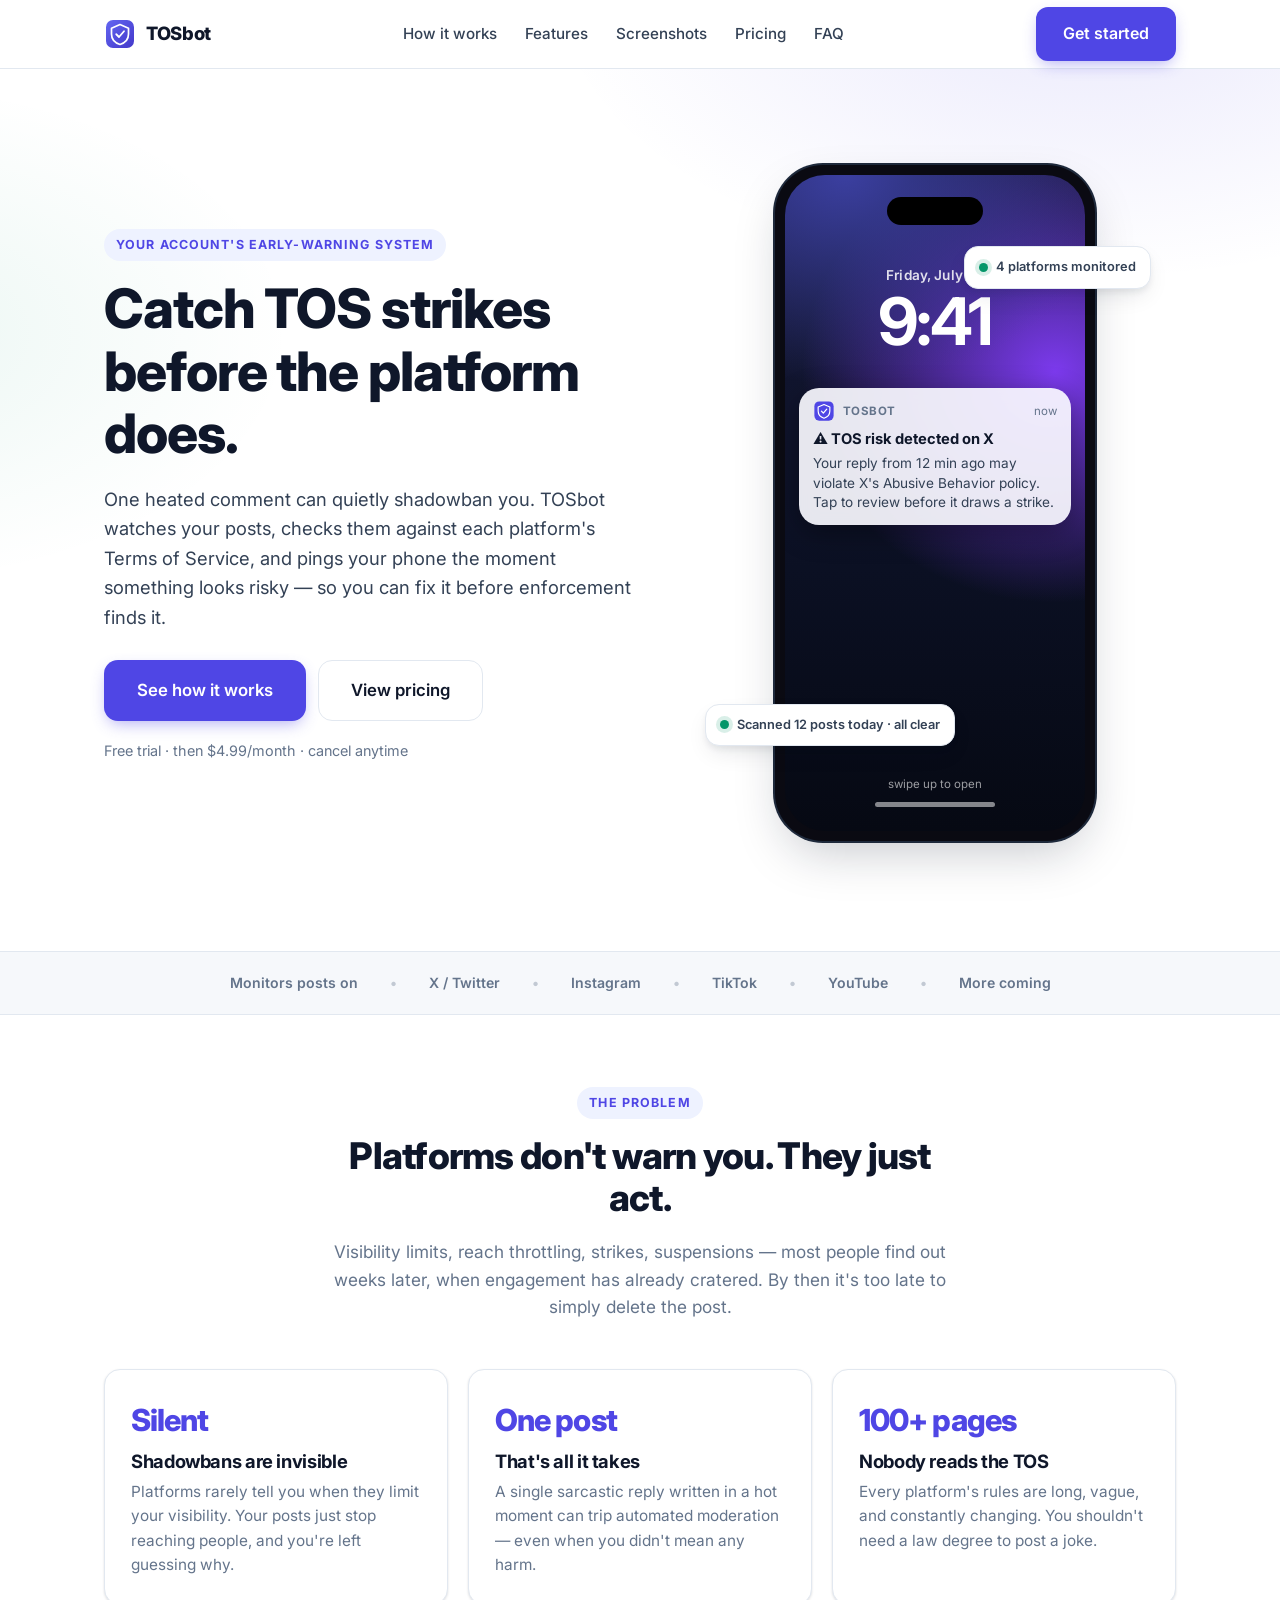
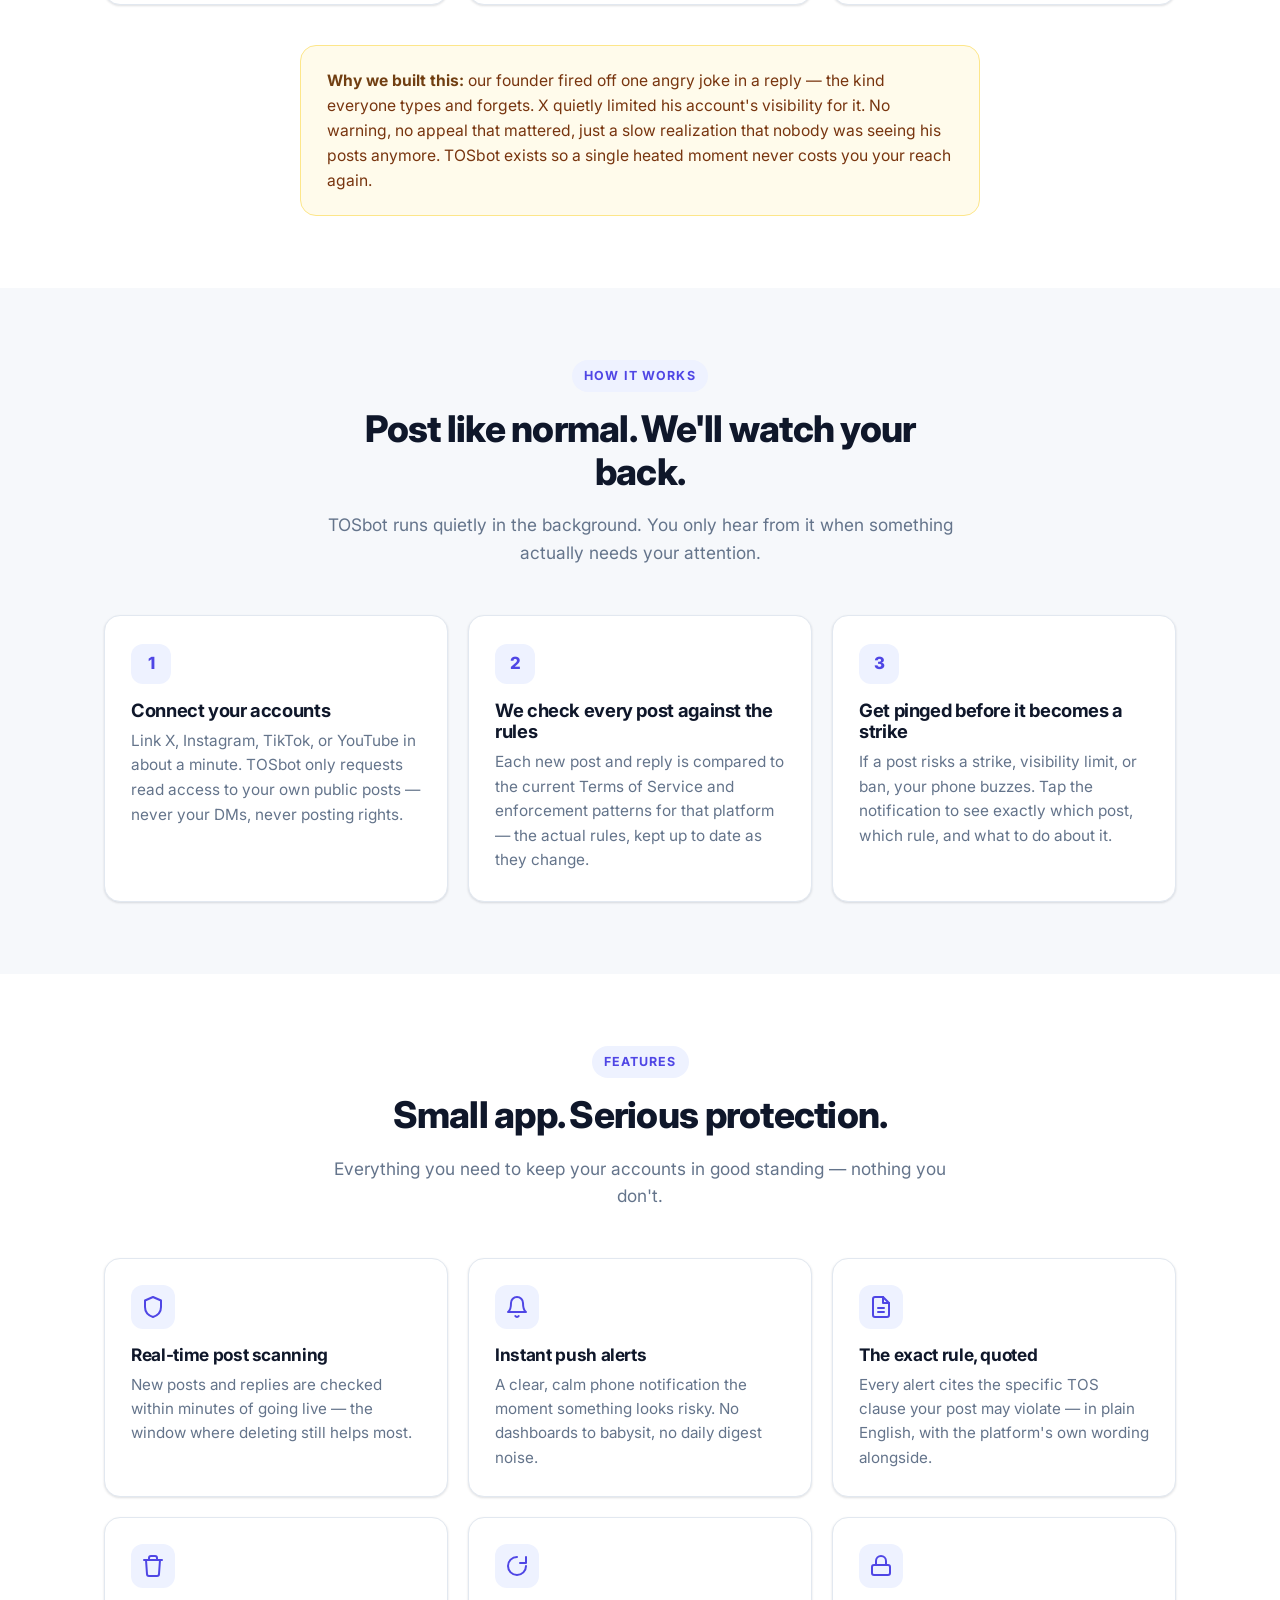
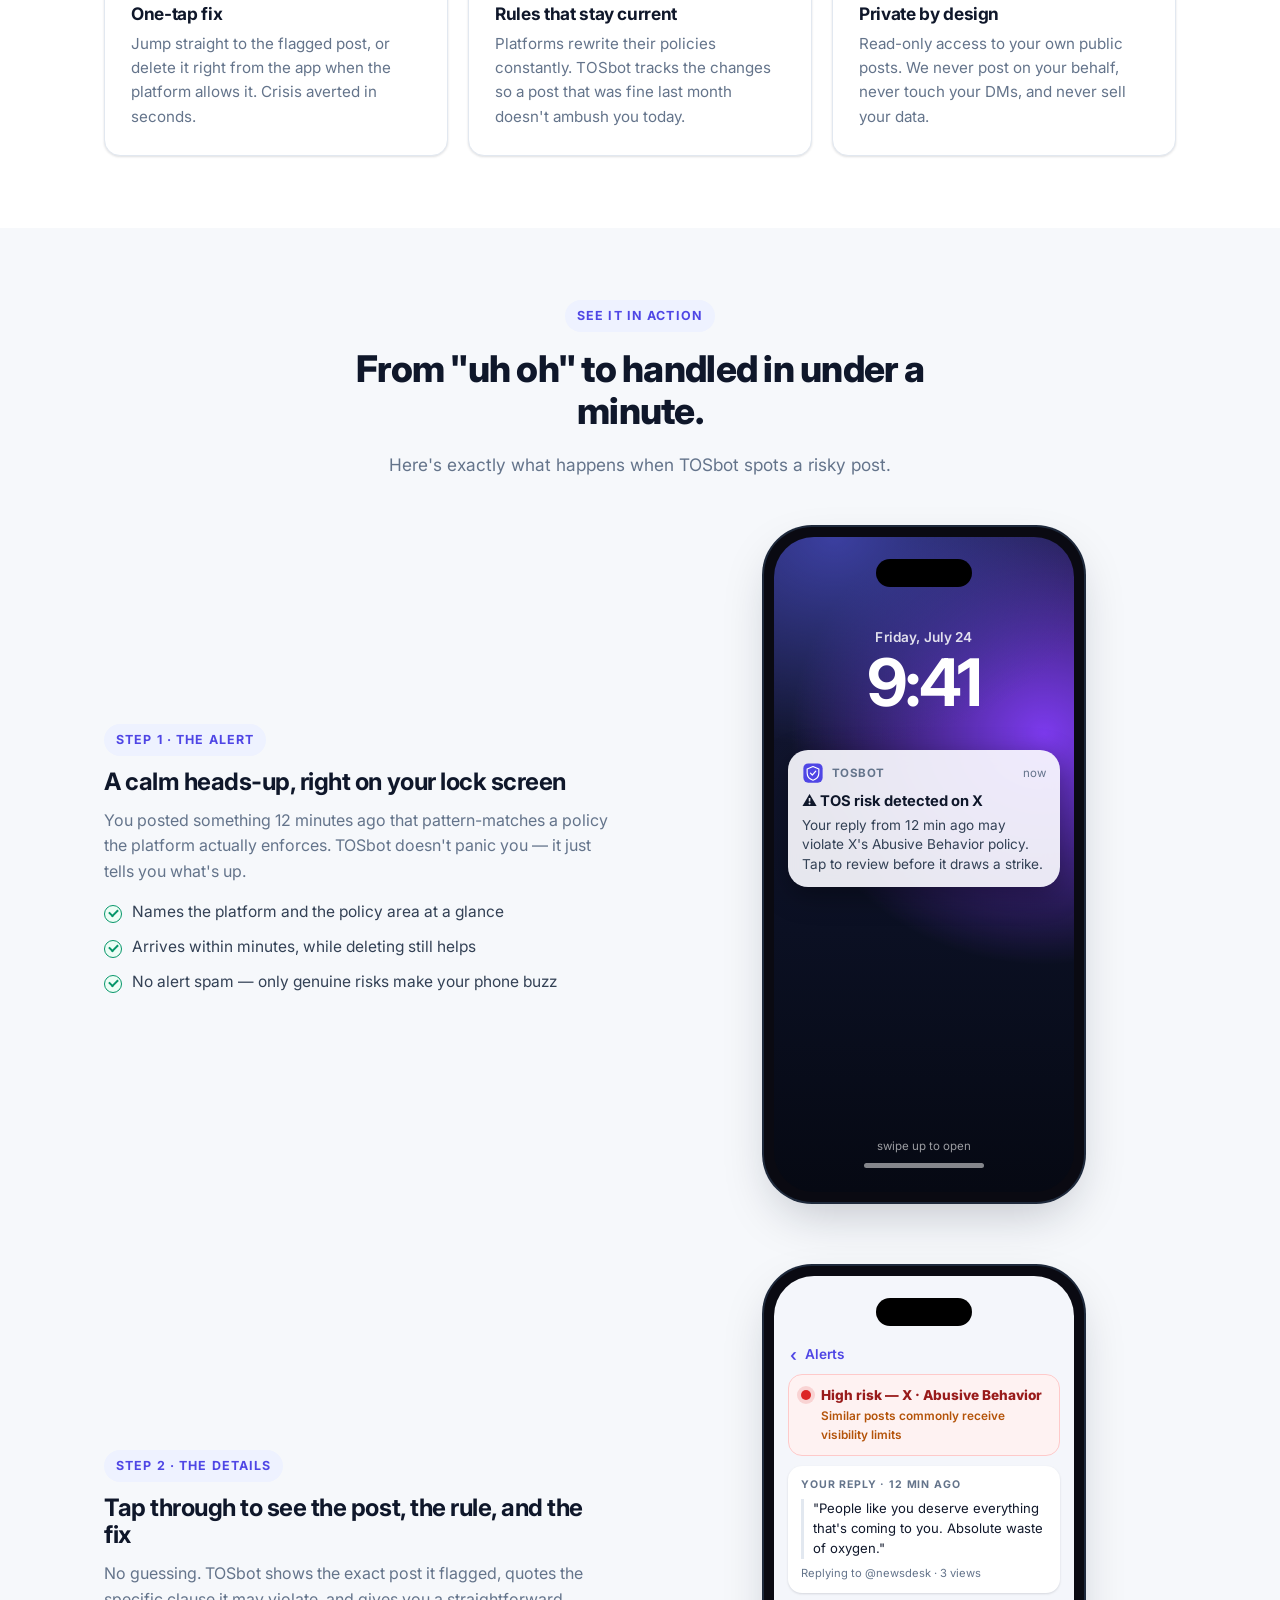
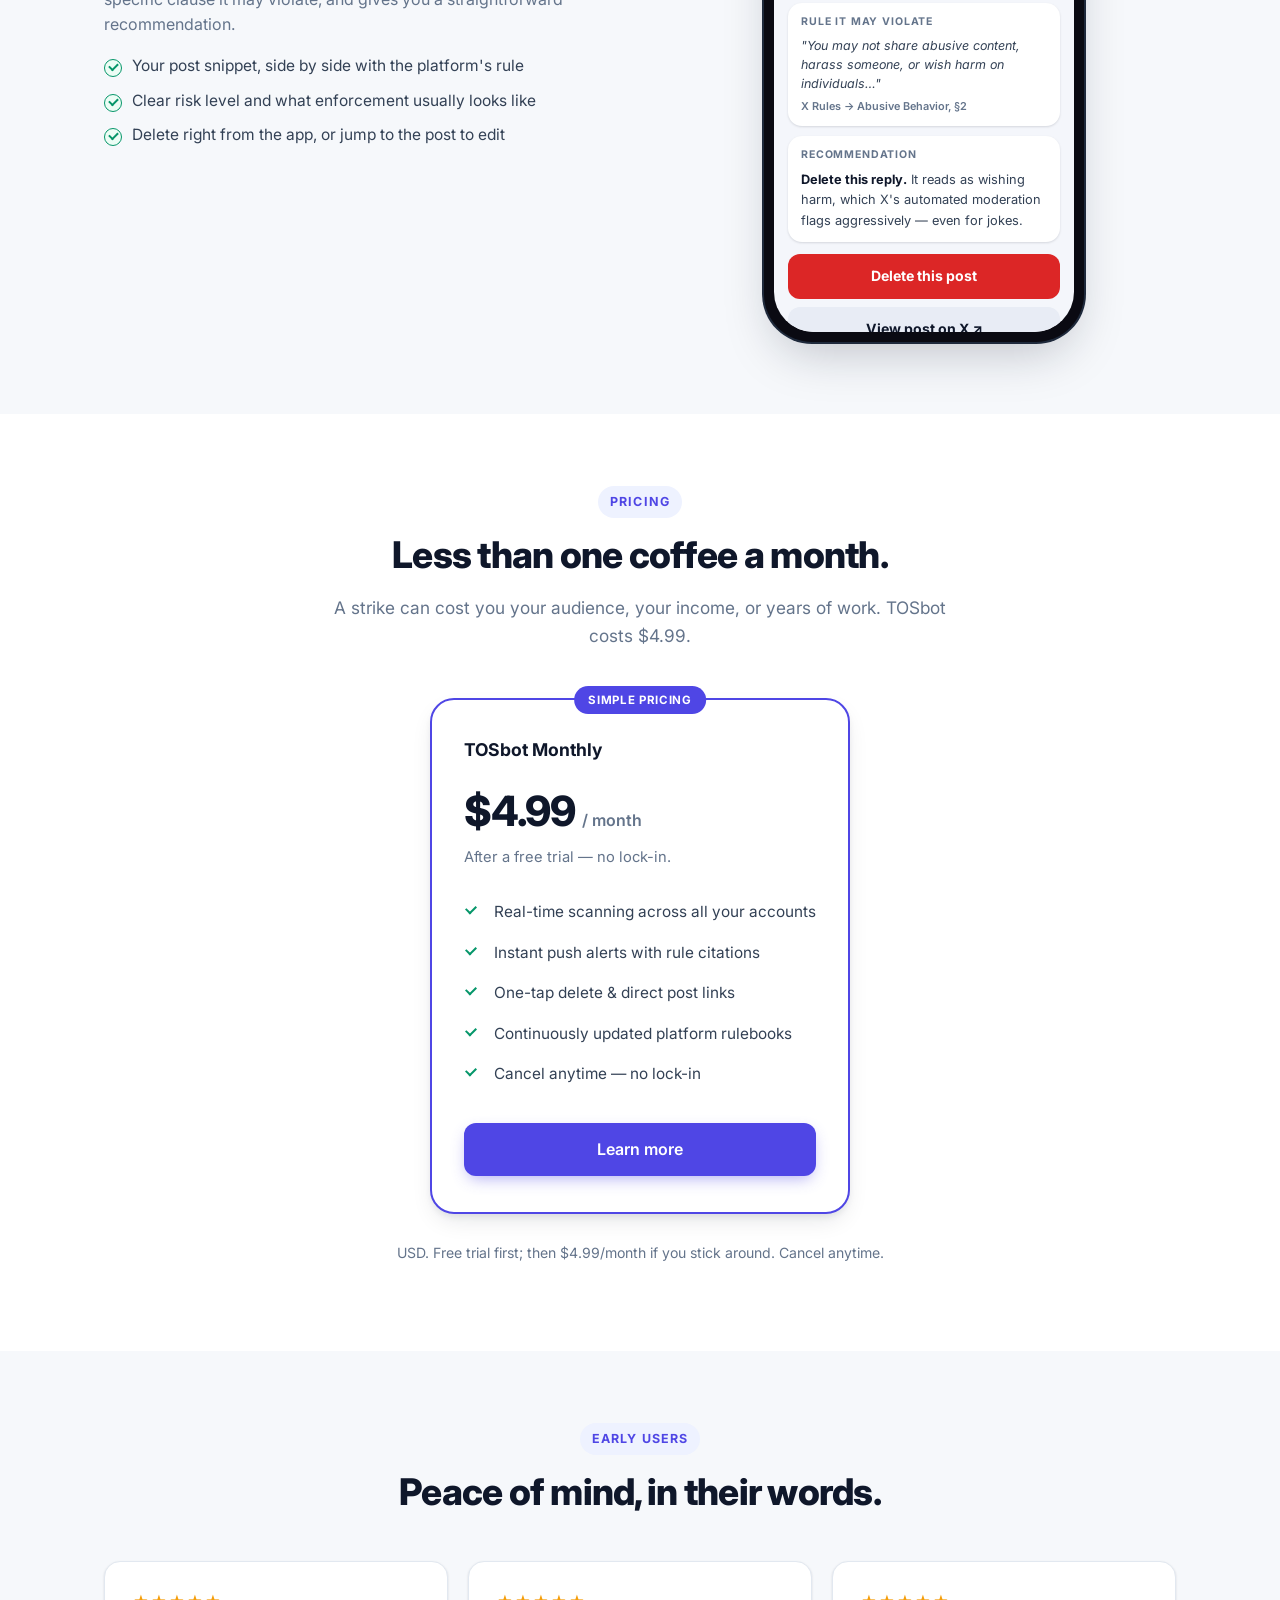
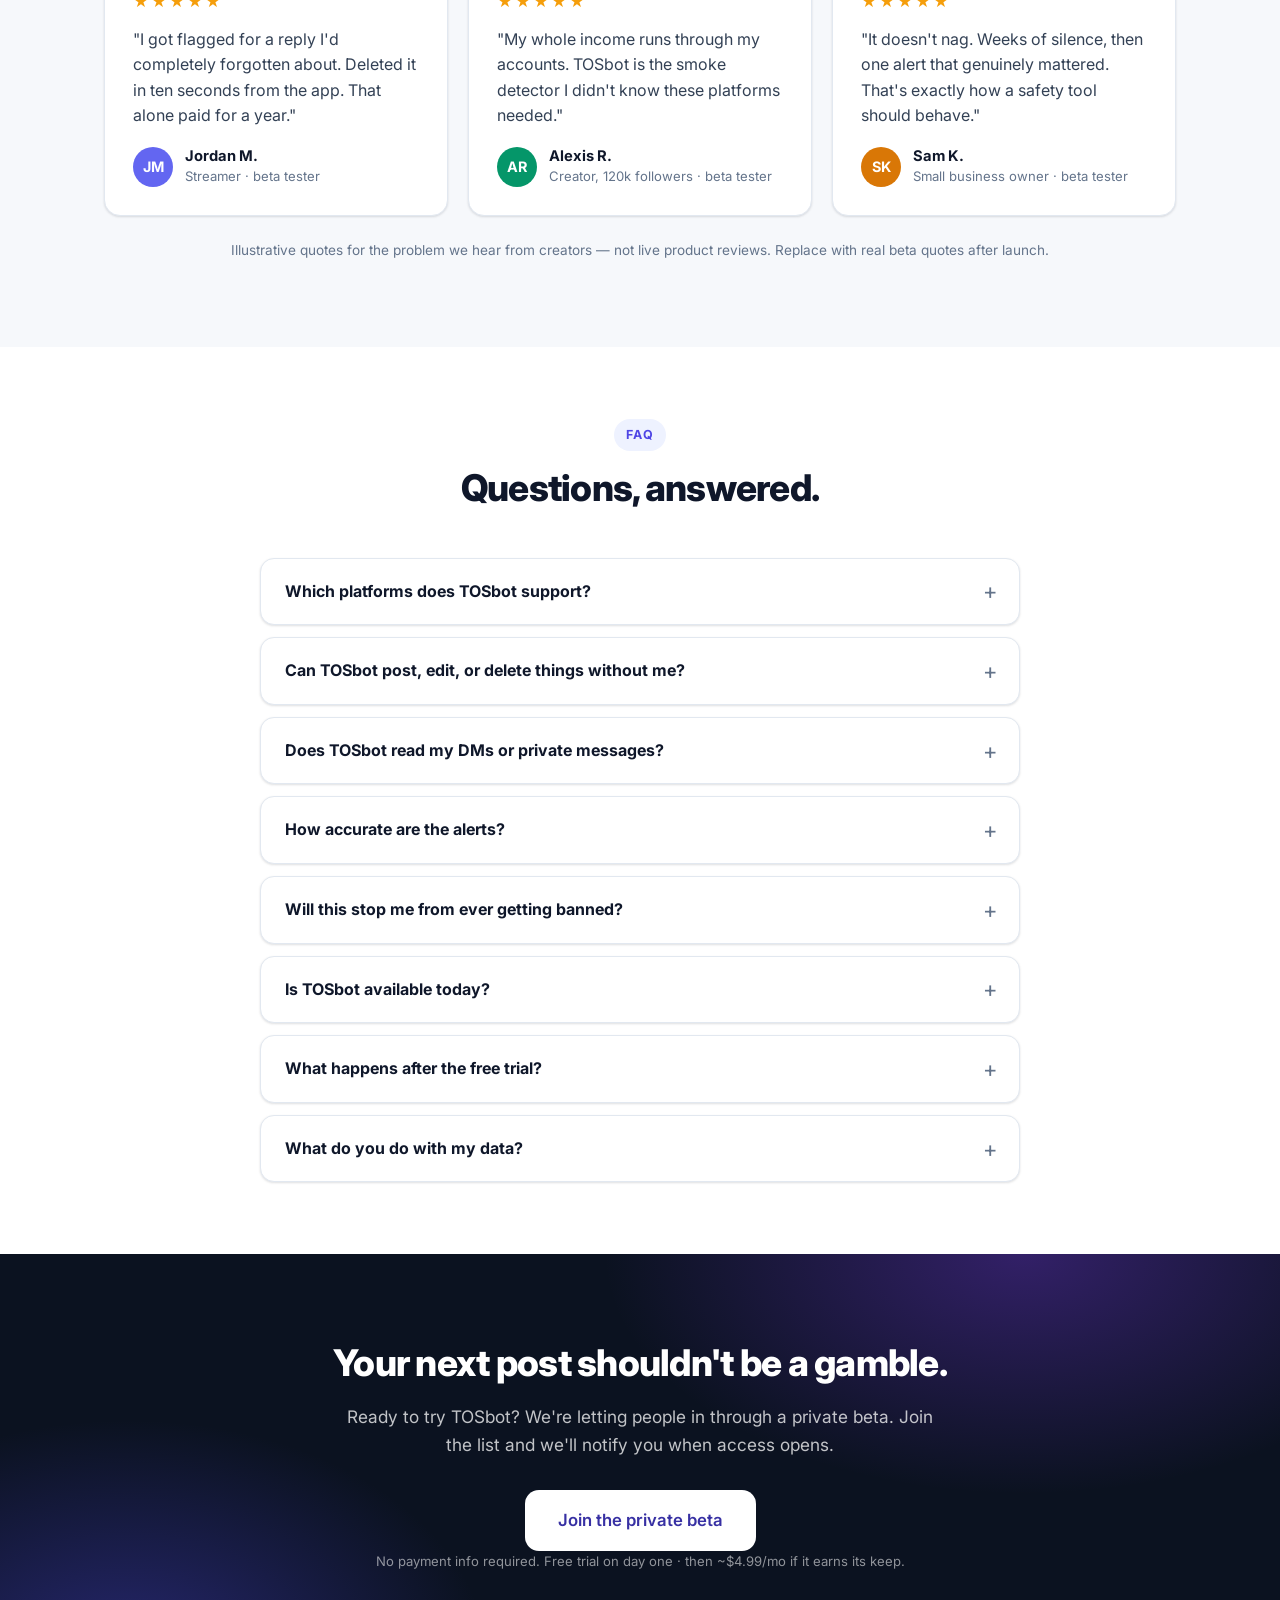
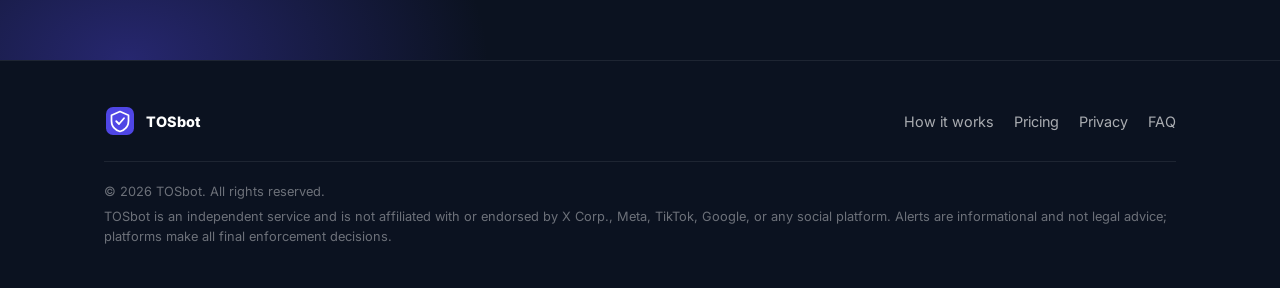
==== commit a0557c05: "v2: move private-beta CTA below the fold Hero/nav no longer pitch waitlist. Visitors evaluate produc" ====
--- a/index.html
+++ b/index.html
@@ -4,9 +4,9 @@
   <meta charset="UTF-8">
   <meta name="viewport" content="width=device-width, initial-scale=1.0">
   <title>TOSbot — Catch TOS strikes before the platform does</title>
-  <meta name="description" content="TOSbot watches your social posts, checks them against each platform's Terms of Service, and pings your phone before a risky post becomes a strike, shadowban, or suspension. Join the private beta waitlist — planned around $4.99/mo.">
+  <meta name="description" content="TOSbot watches your social posts, checks them against each platform's Terms of Service, and pings your phone before a risky post becomes a strike, shadowban, or suspension. $4.99/mo after a free trial.">
   <meta property="og:title" content="TOSbot — Catch TOS strikes before the platform does">
-  <meta property="og:description" content="One heated comment can get you shadowbanned. TOSbot flags risky posts against platform Terms of Service and alerts your phone — before enforcement finds them. Private beta waitlist open.">
+  <meta property="og:description" content="One heated comment can get you shadowbanned. TOSbot flags risky posts against platform Terms of Service and alerts your phone — before enforcement finds them.">
   <meta property="og:type" content="website">
   <meta name="theme-color" content="#4f46e5">
   <link rel="icon" type="image/svg+xml" href="assets/favicon.svg">
@@ -40,7 +40,7 @@
         <li><a href="#pricing">Pricing</a></li>
         <li><a href="#faq">FAQ</a></li>
       </ul>
-      <a class="btn btn-primary nav-cta js-waitlist-cta" href="#waitlist">Join the waitlist</a>
+      <a class="btn btn-primary nav-cta" href="#pricing">Get started</a>
       <button class="nav-toggle" aria-label="Toggle menu" aria-expanded="false"><span></span></button>
     </div>
     <nav class="mobile-menu" aria-label="Mobile">
@@ -49,7 +49,7 @@
       <a href="#walkthrough">Screenshots</a>
       <a href="#pricing">Pricing</a>
       <a href="#faq">FAQ</a>
-      <a class="btn btn-primary js-waitlist-cta" href="#waitlist">Join the waitlist</a>
+      <a class="btn btn-primary" href="#pricing">Get started</a>
     </nav>
   </header>
 
@@ -67,11 +67,11 @@
             the moment something looks risky — so you can fix it before enforcement finds it.
           </p>
           <div class="hero-actions">
-            <a class="btn btn-primary btn-lg js-waitlist-cta" href="#waitlist">Join the private beta waitlist</a>
-            <a class="btn btn-ghost btn-lg" href="#how">See how it works</a>
+            <a class="btn btn-primary btn-lg" href="#how">See how it works</a>
+            <a class="btn btn-ghost btn-lg" href="#pricing">View pricing</a>
           </div>
           <p class="hero-note">
-            <strong>Not launched yet.</strong> Get notified when TOSbot opens. Planned around $4.99/month after a free trial.
+            Free trial · then $4.99/month · cancel anytime
           </p>
         </div>
 
@@ -367,23 +367,11 @@
           <p>A strike can cost you your audience, your income, or years of work. TOSbot costs $4.99.</p>
         </div>
         <div class="pricing-wrap">
-          <div class="price-card">
-            <div class="price-name">Private beta</div>
-            <div class="price-amount">$0 <span>/ while testing</span></div>
-            <p class="price-sub">Early access for waitlist members.</p>
-            <ul class="price-list">
-              <li>First look when the product is ready</li>
-              <li>Help shape alerts & platforms</li>
-              <li>No payment info to join the list</li>
-              <li>Honest updates — we won't pretend it's live</li>
-            </ul>
-            <a class="btn btn-ghost js-waitlist-cta" href="#waitlist">Join the waitlist</a>
-          </div>
-          <div class="price-card featured">
-            <span class="price-flag">Planned price</span>
+          <div class="price-card featured" style="grid-column: 1 / -1; max-width: 420px; margin-inline: auto;">
+            <span class="price-flag">Simple pricing</span>
             <div class="price-name">TOSbot Monthly</div>
             <div class="price-amount">$4.99 <span>/ month</span></div>
-            <p class="price-sub">Hypothesis for launch — not billing yet.</p>
+            <p class="price-sub">After a free trial — no lock-in.</p>
             <ul class="price-list">
               <li>Real-time scanning across all your accounts</li>
               <li>Instant push alerts with rule citations</li>
@@ -391,10 +379,10 @@
               <li>Continuously updated platform rulebooks</li>
               <li>Cancel anytime — no lock-in</li>
             </ul>
-            <a class="btn btn-primary js-waitlist-cta" href="#waitlist">Get notified at launch</a>
-          </div>
-        </div>
-        <p class="price-foot">Prices are a launch hypothesis in USD. Product is not live yet — join the waitlist and we'll email you when private beta opens. Expect a free trial period at launch.</p>
+            <a class="btn btn-primary" href="#faq">Learn more</a>
+          </div>
+        </div>
+        <p class="price-foot">USD. Free trial first; then $4.99/month if you stick around. Cancel anytime.</p>
       </div>
     </section>
 
@@ -485,13 +473,13 @@
           <details class="faq-item">
             <summary>Is TOSbot available today?</summary>
             <div class="faq-body">
-              <p>Not yet — we're validating demand with a private beta waitlist first. Join the list and we'll email you when access opens. At launch we expect a free trial, then about $4.99/month if you stick around.</p>
-            </div>
-          </details>
-          <details class="faq-item">
-            <summary>What happens after the free trial (at launch)?</summary>
-            <div class="faq-body">
-              <p>Plan: 14 days with features unlocked and no surprise charges. Near the end we'll ask if you want to continue around $4.99/month. If you don't, monitoring simply stops.</p>
+              <p>We're opening access in waves. If you want in, scroll to the bottom of this page and join the list — we'll email you when your spot opens. Free trial first, then about $4.99/month if you stick around.</p>
+            </div>
+          </details>
+          <details class="faq-item">
+            <summary>What happens after the free trial?</summary>
+            <div class="faq-body">
+              <p>14 days with features unlocked and no surprise charges. Near the end we'll ask if you want to continue around $4.99/month. If you don't, monitoring simply stops.</p>
             </div>
           </details>
           <details class="faq-item">
@@ -504,14 +492,14 @@
       </div>
     </section>
 
-    <!-- ============ Final CTA / Waitlist ============ -->
+    <!-- ============ Final CTA / Waitlist (kept at bottom on purpose) ============ -->
     <section class="cta-final" id="waitlist">
       <div class="container">
         <h2>Your next post shouldn't be a gamble.</h2>
-        <p class="cta-sub">TOSbot isn't live yet. Join the private beta waitlist and we'll notify you the moment access opens — no fake signup, no pretend product.</p>
+        <p class="cta-sub">Ready to try TOSbot? We're letting people in through a private beta. Join the list and we'll notify you when access opens.</p>
         <div class="cta-form-wrap">
-          <a class="btn btn-light btn-lg js-waitlist-cta" href="#waitlist">Join the private beta waitlist</a>
-          <p class="cta-fine">Get notified when TOSbot opens. Planned ~$4.99/mo after a free trial. No payment info to join the list.</p>
+          <a class="btn btn-light btn-lg js-waitlist-cta" href="#waitlist">Join the private beta</a>
+          <p class="cta-fine">No payment info required. Free trial on day one · then ~$4.99/mo if it earns its keep.</p>
         </div>
       </div>
     </section>
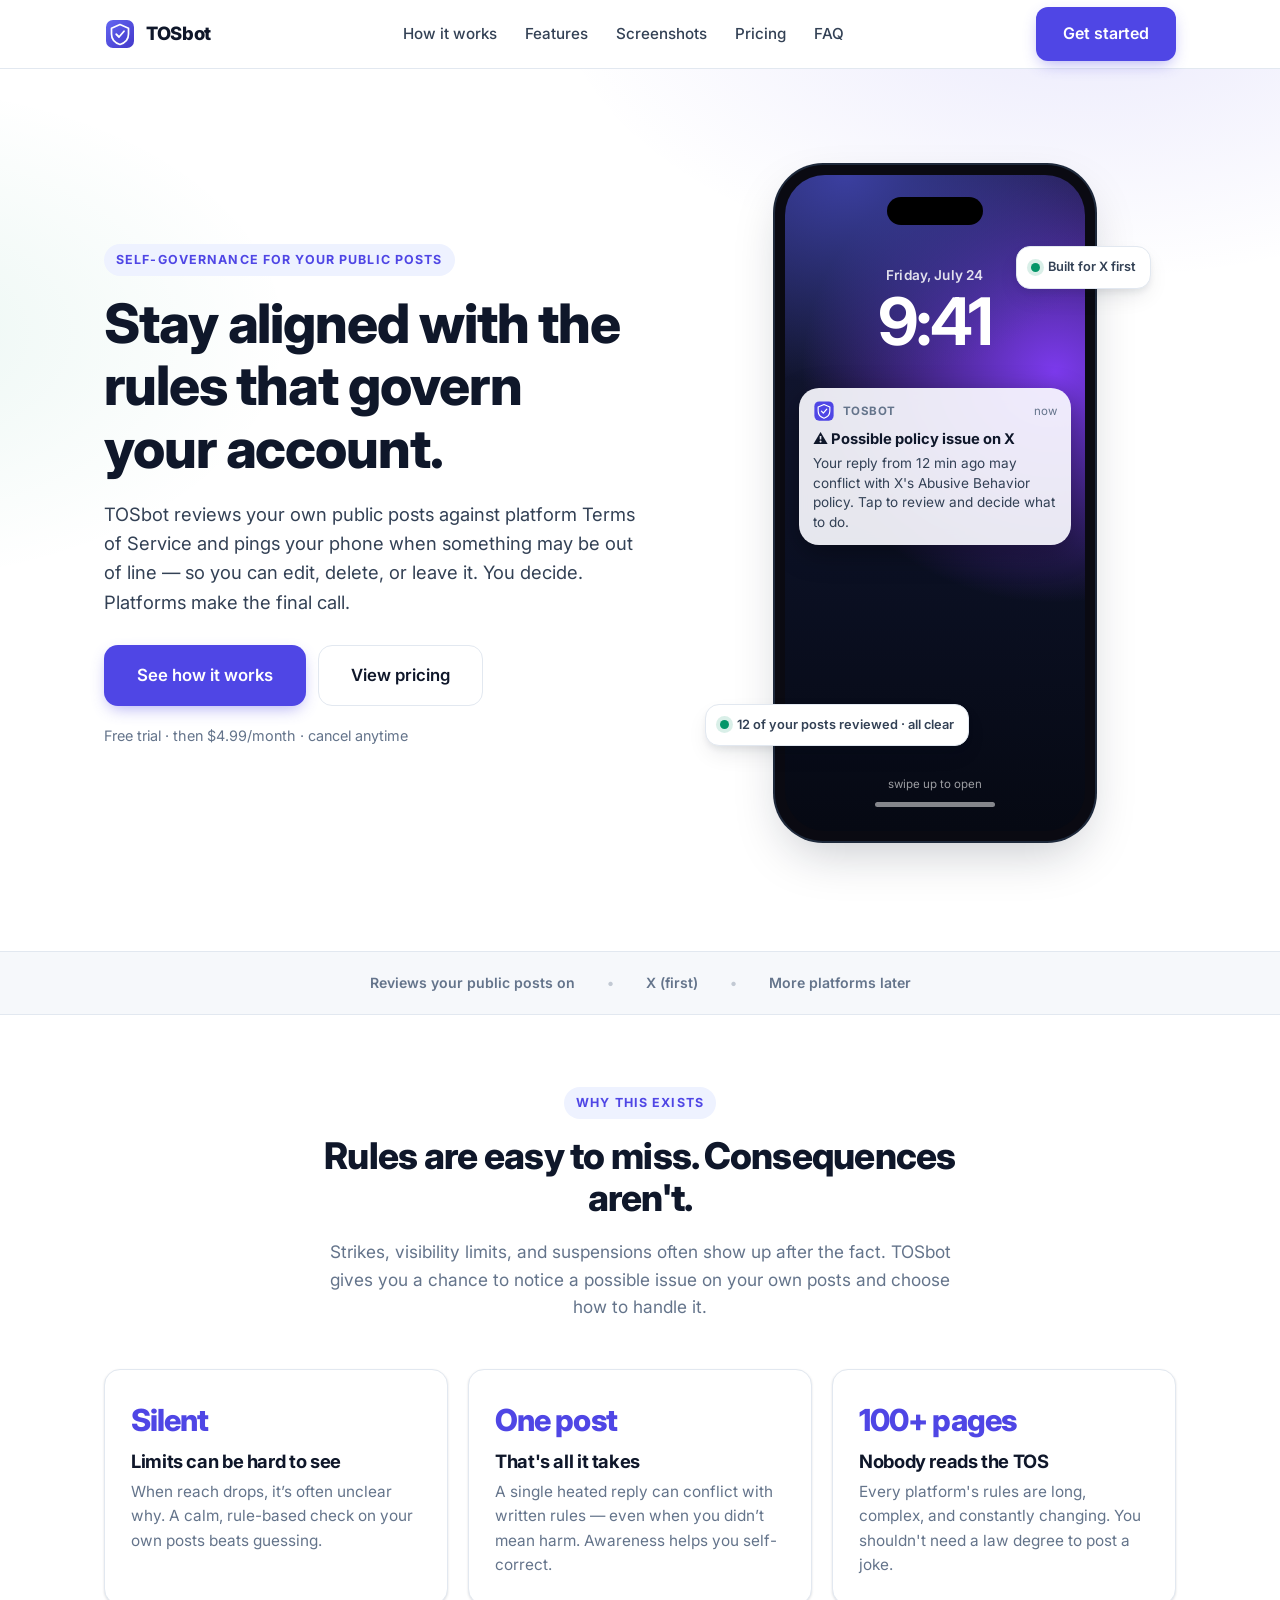
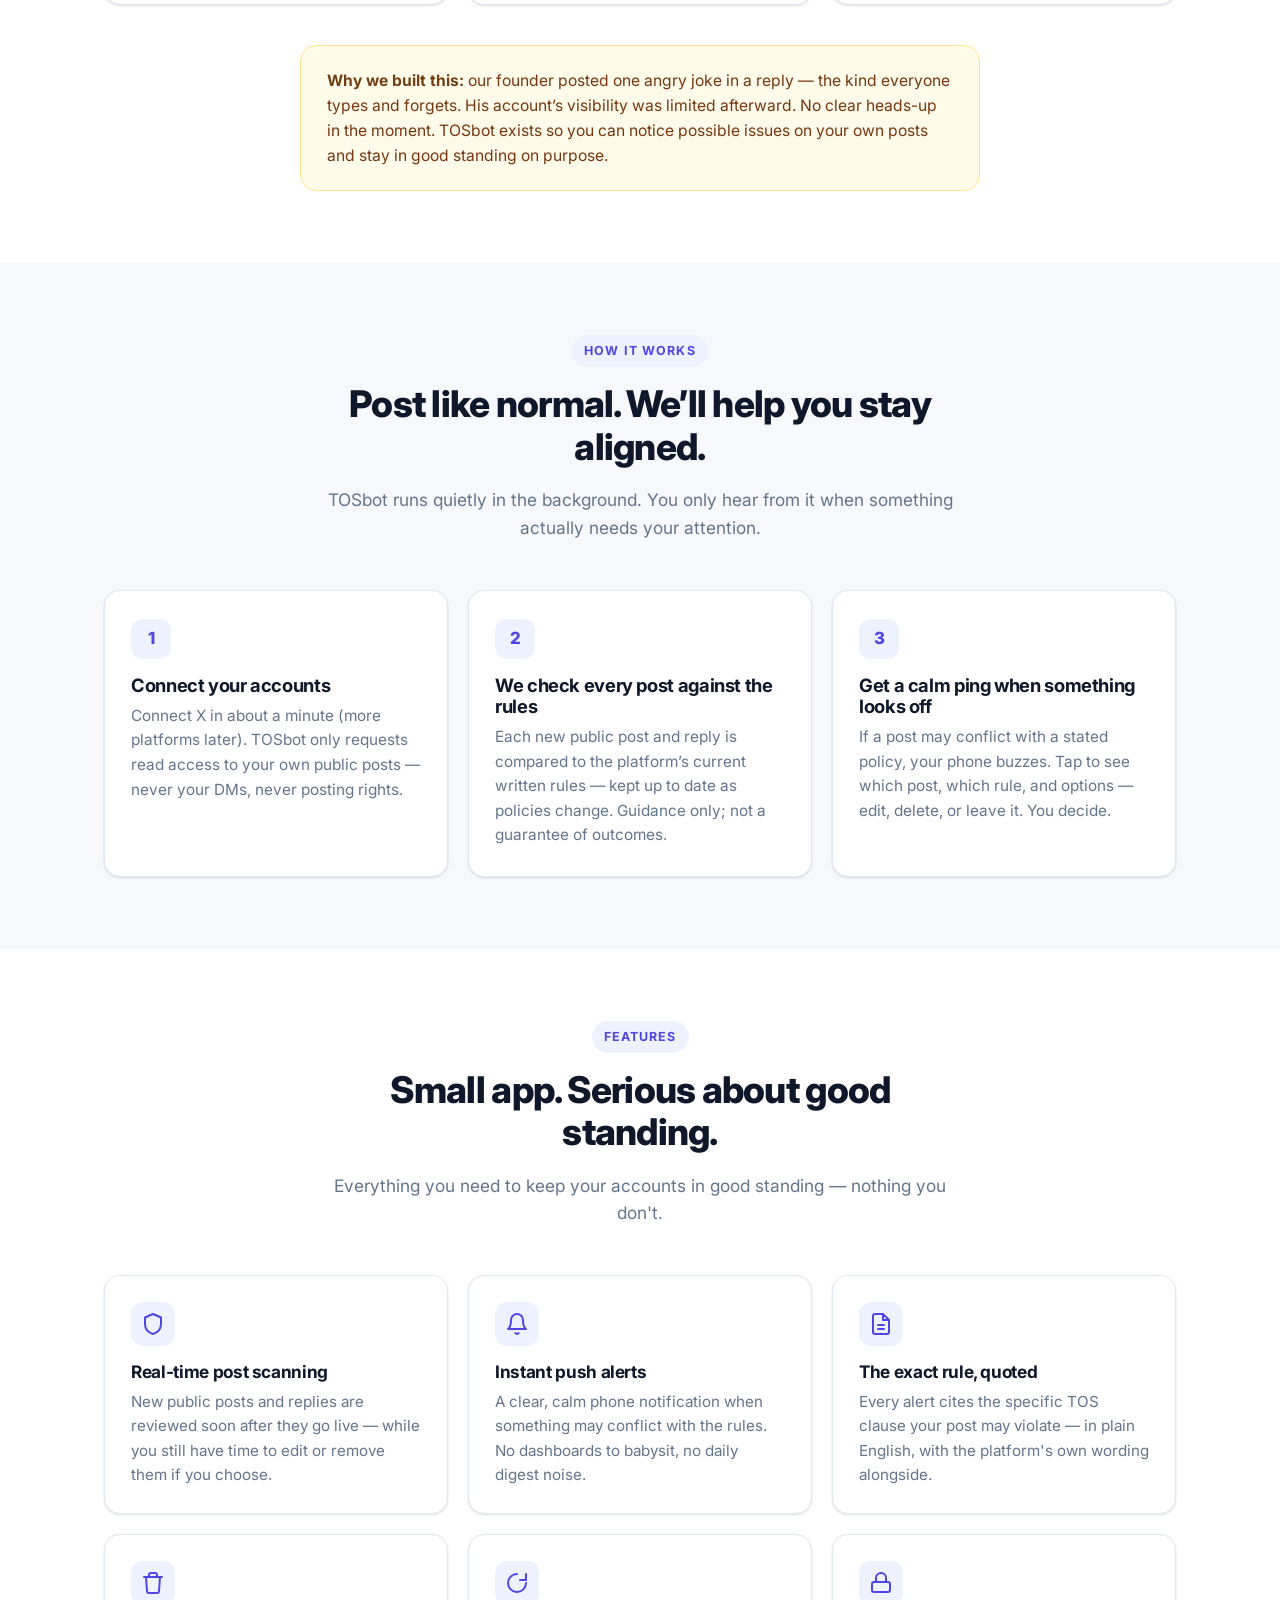
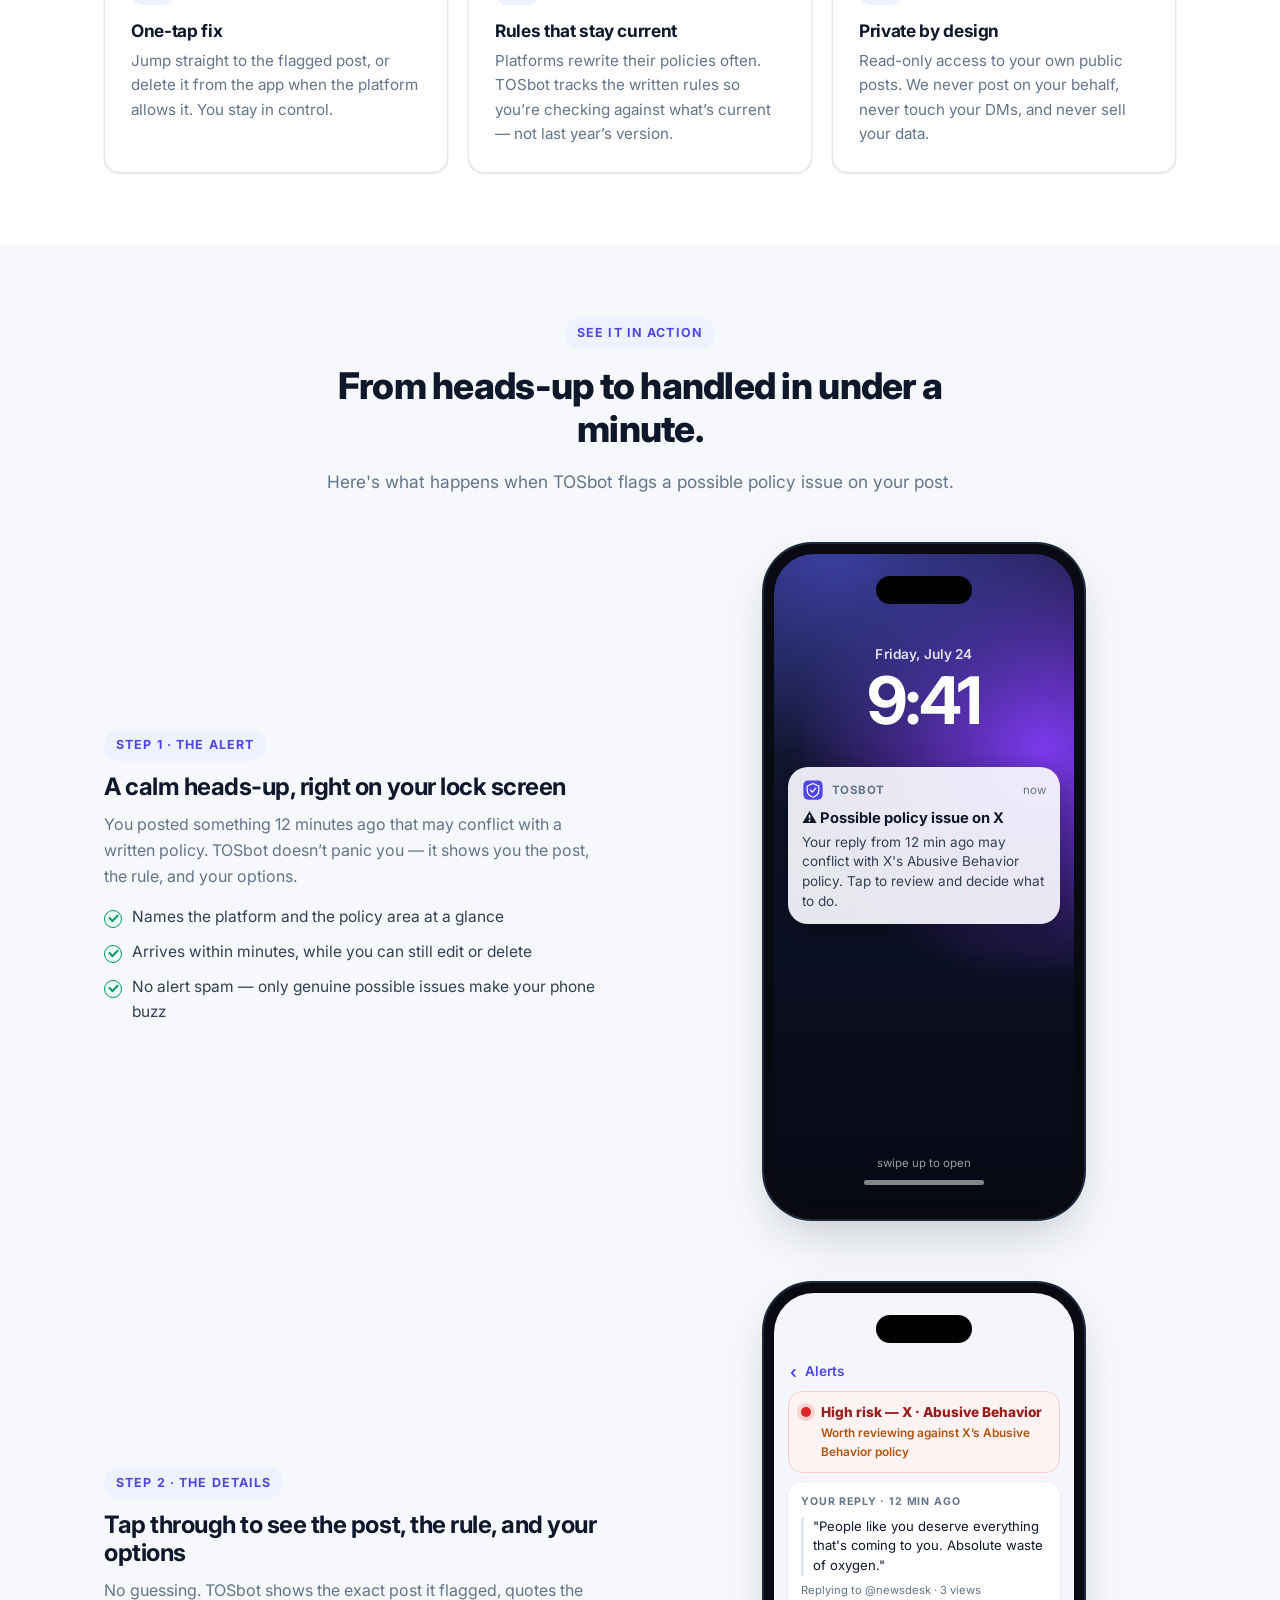
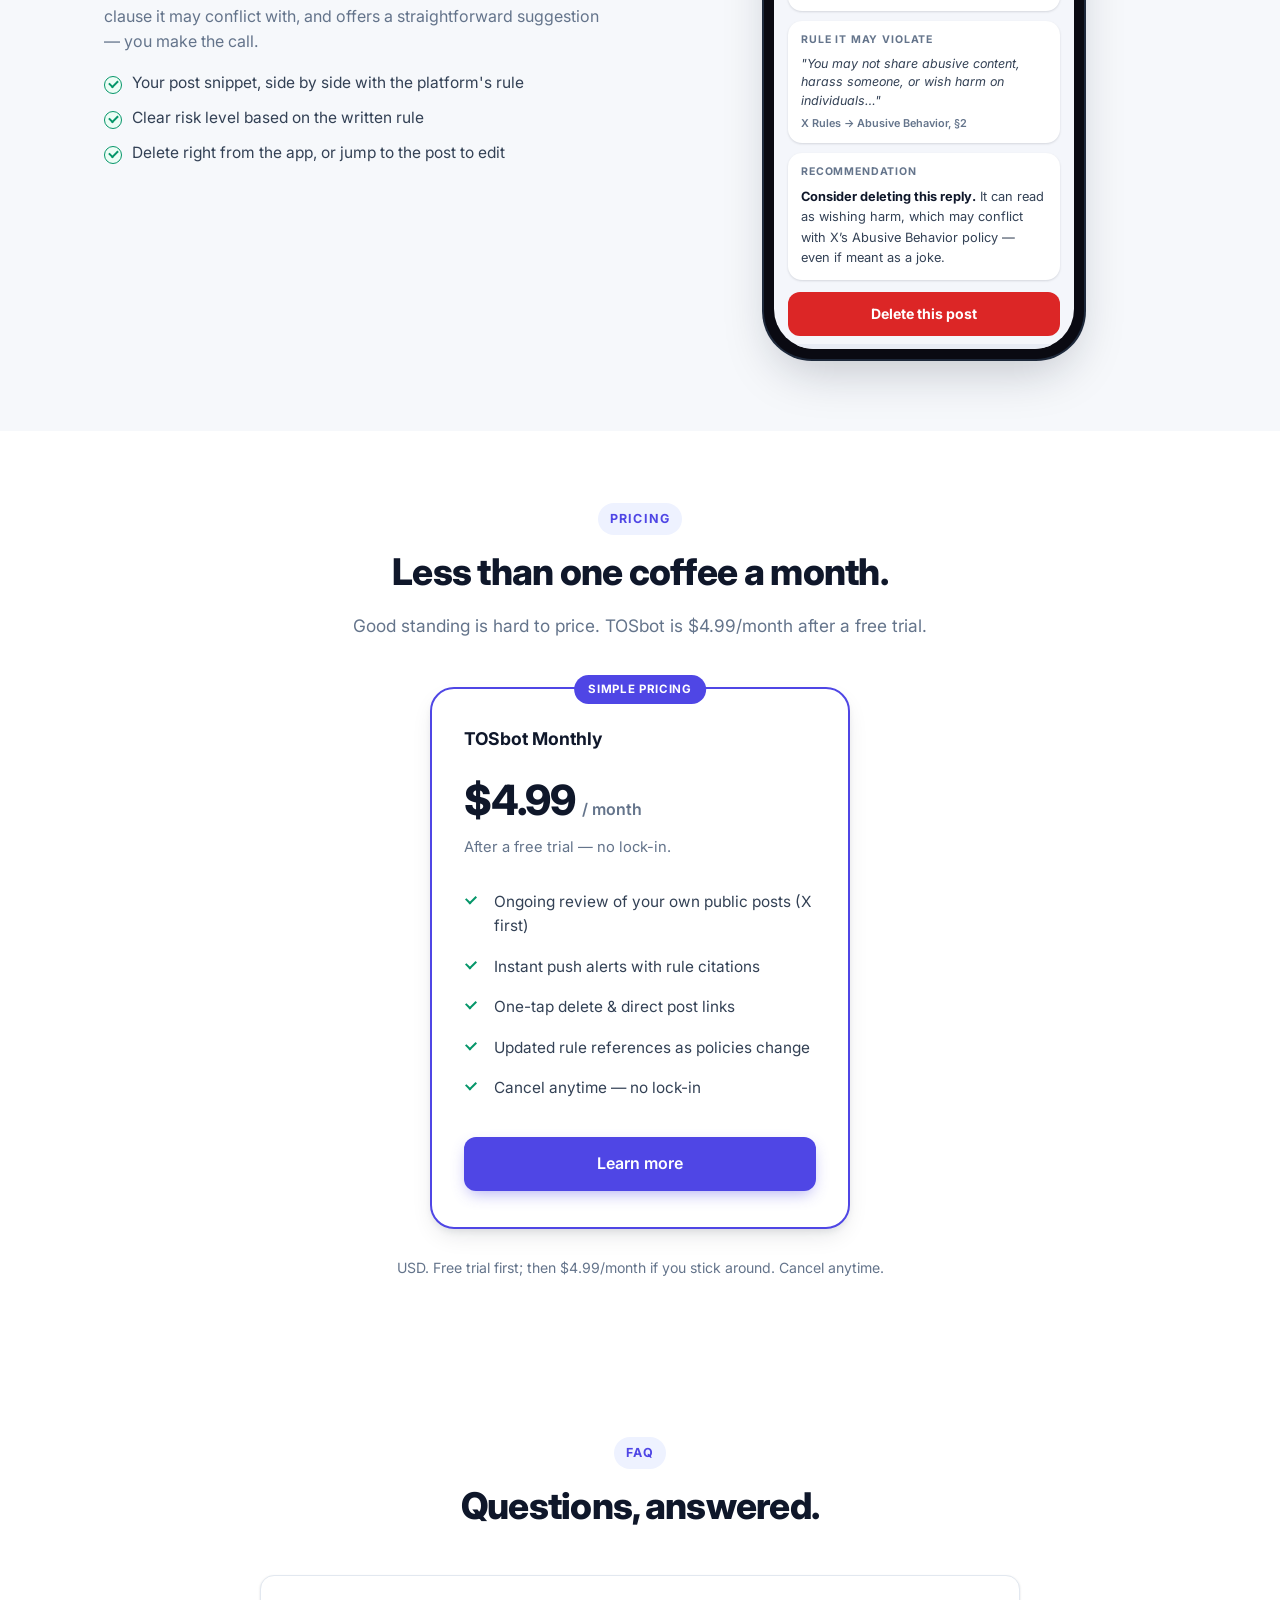
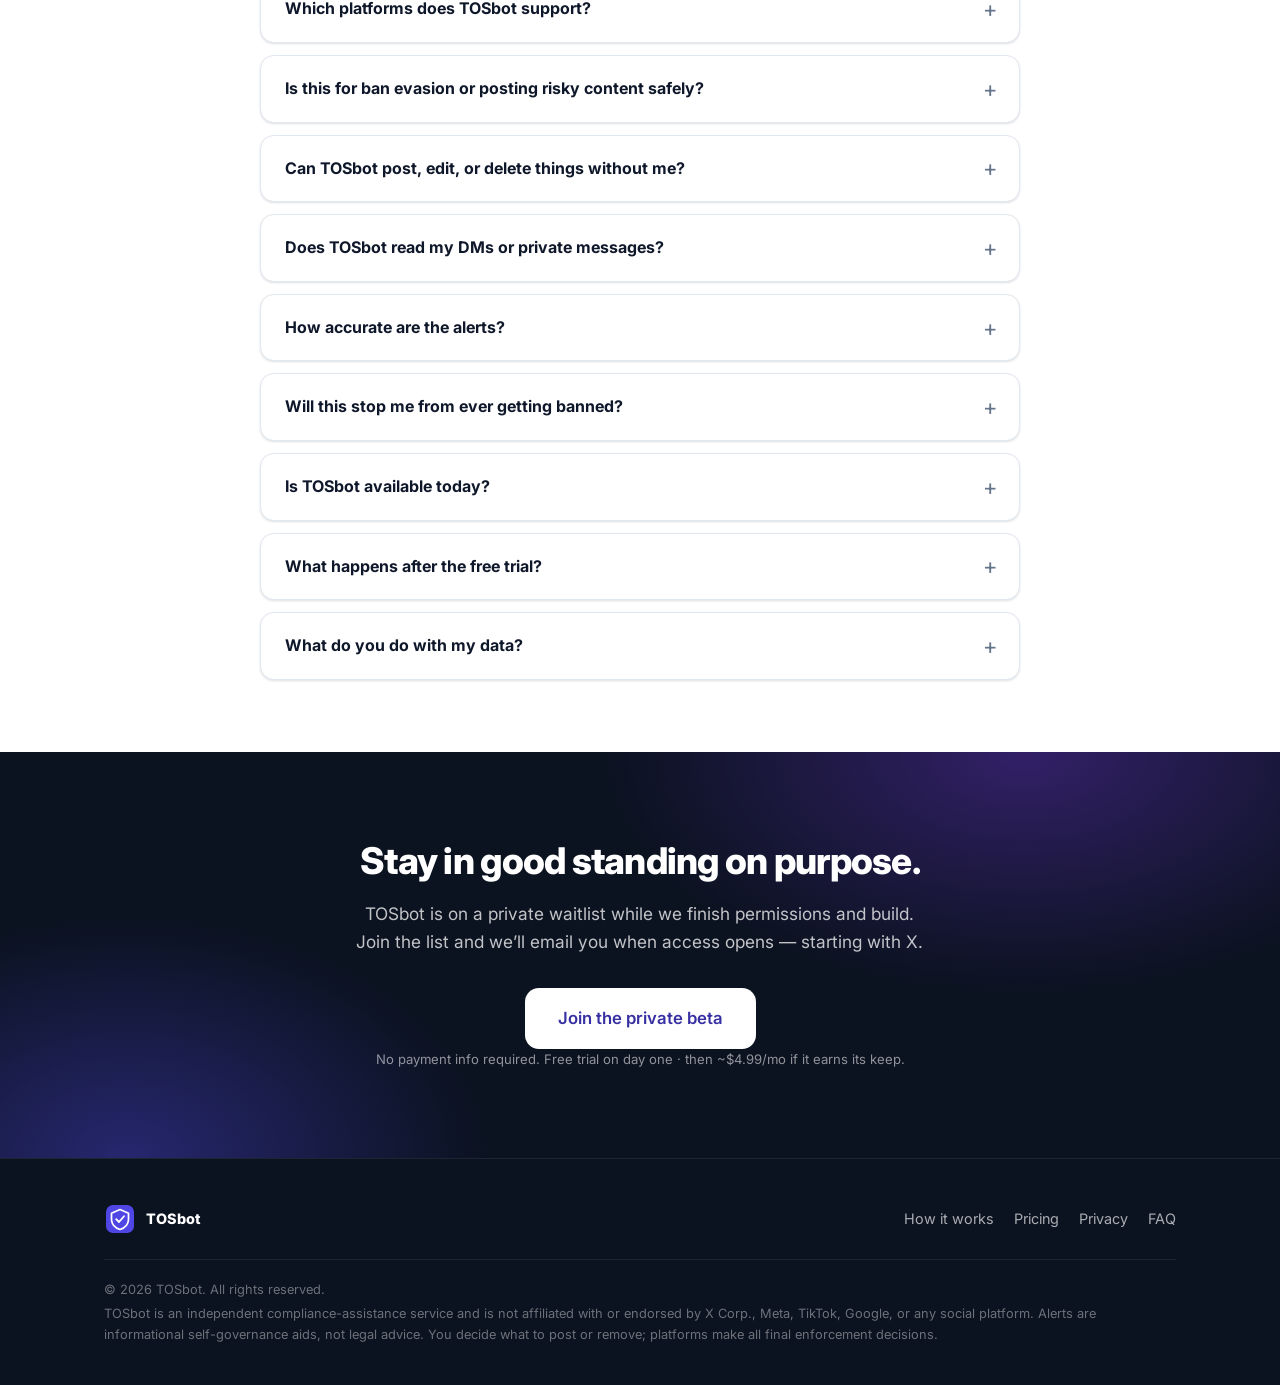
==== commit 130a1740: "copy: compliance-assistance framing for X approval optics Reframe tosbot.app as self-governance / go" ====
--- a/index.html
+++ b/index.html
@@ -3,10 +3,10 @@
 <head>
   <meta charset="UTF-8">
   <meta name="viewport" content="width=device-width, initial-scale=1.0">
-  <title>TOSbot — Catch TOS strikes before the platform does</title>
-  <meta name="description" content="TOSbot watches your social posts, checks them against each platform's Terms of Service, and pings your phone before a risky post becomes a strike, shadowban, or suspension. $4.99/mo after a free trial.">
-  <meta property="og:title" content="TOSbot — Catch TOS strikes before the platform does">
-  <meta property="og:description" content="One heated comment can get you shadowbanned. TOSbot flags risky posts against platform Terms of Service and alerts your phone — before enforcement finds them.">
+  <title>TOSbot — Stay aligned with platform rules</title>
+  <meta name="description" content="TOSbot helps you review your own public posts against platform rules and stay in good standing. Join the waitlist — starting with X. Free trial, then $4.99/mo.">
+  <meta property="og:title" content="TOSbot — Stay aligned with platform rules">
+  <meta property="og:description" content="TOSbot is a compliance-assistance tool for your own public posts. Get a calm heads-up when something may conflict with platform rules — so you can decide what to do.">
   <meta property="og:type" content="website">
   <meta name="theme-color" content="#4f46e5">
   <link rel="icon" type="image/svg+xml" href="assets/favicon.svg">
@@ -59,12 +59,12 @@
     <section class="hero">
       <div class="container hero-grid">
         <div class="hero-copy">
-          <span class="eyebrow">Your account's early-warning system</span>
-          <h1>Catch TOS strikes before the platform does.</h1>
+          <span class="eyebrow">Self-governance for your public posts</span>
+          <h1>Stay aligned with the rules that govern your account.</h1>
           <p class="hero-sub">
-            One heated comment can quietly shadowban you. TOSbot watches your posts,
-            checks them against each platform's Terms of Service, and pings your phone
-            the moment something looks risky — so you can fix it before enforcement finds it.
+            TOSbot reviews your own public posts against platform Terms of Service and pings your phone
+            when something may be out of line — so you can edit, delete, or leave it. You decide.
+            Platforms make the final call.
           </p>
           <div class="hero-actions">
             <a class="btn btn-primary btn-lg" href="#how">See how it works</a>
@@ -78,7 +78,7 @@
         <div class="hero-visual">
           <div class="hero-visual-wrap">
             <!-- Phone mockup: lock screen push notification -->
-            <div class="phone" role="img" aria-label="iPhone lock screen showing a TOSbot push notification warning that a recent reply may violate X's abusive behavior policy">
+            <div class="phone" role="img" aria-label="iPhone lock screen showing a TOSbot push notification that a recent reply may conflict with X's abusive behavior policy">
               <div class="phone-screen screen-lock">
                 <div class="phone-island"></div>
                 <div class="lock-clock">
@@ -95,10 +95,10 @@
                     <span class="lock-notif-app">TOSbot</span>
                     <span class="lock-notif-time">now</span>
                   </div>
-                  <div class="lock-notif-title">⚠️ TOS risk detected on X</div>
+                  <div class="lock-notif-title">⚠️ Possible policy issue on X</div>
                   <p class="lock-notif-body">
-                    Your reply from 12 min ago may violate X's Abusive Behavior policy.
-                    Tap to review before it draws a strike.
+                    Your reply from 12 min ago may conflict with X's Abusive Behavior policy.
+                    Tap to review and decide what to do.
                   </p>
                 </div>
                 <div class="lock-hint">
@@ -108,8 +108,8 @@
               </div>
             </div>
 
-            <div class="hero-float hero-float-1"><span class="ok-dot"></span> 4 platforms monitored</div>
-            <div class="hero-float hero-float-2"><span class="ok-dot"></span> Scanned 12 posts today · all clear</div>
+            <div class="hero-float hero-float-1"><span class="ok-dot"></span> Built for X first</div>
+            <div class="hero-float hero-float-2"><span class="ok-dot"></span> 12 of your posts reviewed · all clear</div>
           </div>
         </div>
       </div>
@@ -118,17 +118,11 @@
     <!-- ============ Trust strip ============ -->
     <div class="trust-strip">
       <div class="container trust-inner">
-        <span>Monitors posts on</span>
+        <span>Reviews your public posts on</span>
         <span class="sep">•</span>
-        <span>X / Twitter</span>
+        <span>X (first)</span>
         <span class="sep">•</span>
-        <span>Instagram</span>
-        <span class="sep">•</span>
-        <span>TikTok</span>
-        <span class="sep">•</span>
-        <span>YouTube</span>
-        <span class="sep">•</span>
-        <span>More coming</span>
+        <span>More platforms later</span>
       </div>
     </div>
 
@@ -136,29 +130,29 @@
     <section class="section" id="problem">
       <div class="container">
         <div class="section-head">
-          <span class="eyebrow">The problem</span>
-          <h2>Platforms don't warn you. They just act.</h2>
-          <p>Visibility limits, reach throttling, strikes, suspensions — most people find out weeks later, when engagement has already cratered. By then it's too late to simply delete the post.</p>
+          <span class="eyebrow">Why this exists</span>
+          <h2>Rules are easy to miss. Consequences aren't.</h2>
+          <p>Strikes, visibility limits, and suspensions often show up after the fact. TOSbot gives you a chance to notice a possible issue on your own posts and choose how to handle it.</p>
         </div>
         <div class="problem-grid">
           <div class="problem-card">
             <div class="problem-stat">Silent</div>
-            <h3>Shadowbans are invisible</h3>
-            <p>Platforms rarely tell you when they limit your visibility. Your posts just stop reaching people, and you're left guessing why.</p>
+            <h3>Limits can be hard to see</h3>
+            <p>When reach drops, it’s often unclear why. A calm, rule-based check on your own posts beats guessing.</p>
           </div>
           <div class="problem-card">
             <div class="problem-stat">One post</div>
             <h3>That's all it takes</h3>
-            <p>A single sarcastic reply written in a hot moment can trip automated moderation — even when you didn't mean any harm.</p>
+            <p>A single heated reply can conflict with written rules — even when you didn’t mean harm. Awareness helps you self-correct.</p>
           </div>
           <div class="problem-card">
             <div class="problem-stat">100+ pages</div>
             <h3>Nobody reads the TOS</h3>
-            <p>Every platform's rules are long, vague, and constantly changing. You shouldn't need a law degree to post a joke.</p>
+            <p>Every platform's rules are long, complex, and constantly changing. You shouldn't need a law degree to post a joke.</p>
           </div>
         </div>
         <div class="origin-note">
-          <p><strong>Why we built this:</strong> our founder fired off one angry joke in a reply — the kind everyone types and forgets. X quietly limited his account's visibility for it. No warning, no appeal that mattered, just a slow realization that nobody was seeing his posts anymore. TOSbot exists so a single heated moment never costs you your reach again.</p>
+          <p><strong>Why we built this:</strong> our founder posted one angry joke in a reply — the kind everyone types and forgets. His account’s visibility was limited afterward. No clear heads-up in the moment. TOSbot exists so you can notice possible issues on your own posts and stay in good standing on purpose.</p>
         </div>
       </div>
     </section>
@@ -168,24 +162,24 @@
       <div class="container">
         <div class="section-head">
           <span class="eyebrow">How it works</span>
-          <h2>Post like normal. We'll watch your back.</h2>
+          <h2>Post like normal. We’ll help you stay aligned.</h2>
           <p>TOSbot runs quietly in the background. You only hear from it when something actually needs your attention.</p>
         </div>
         <div class="steps">
           <div class="step">
             <div class="step-num">1</div>
             <h3>Connect your accounts</h3>
-            <p>Link X, Instagram, TikTok, or YouTube in about a minute. TOSbot only requests read access to your own public posts — never your DMs, never posting rights.</p>
+            <p>Connect X in about a minute (more platforms later). TOSbot only requests read access to your own public posts — never your DMs, never posting rights.</p>
           </div>
           <div class="step">
             <div class="step-num">2</div>
             <h3>We check every post against the rules</h3>
-            <p>Each new post and reply is compared to the current Terms of Service and enforcement patterns for that platform — the actual rules, kept up to date as they change.</p>
+            <p>Each new public post and reply is compared to the platform’s current written rules — kept up to date as policies change. Guidance only; not a guarantee of outcomes.</p>
           </div>
           <div class="step">
             <div class="step-num">3</div>
-            <h3>Get pinged before it becomes a strike</h3>
-            <p>If a post risks a strike, visibility limit, or ban, your phone buzzes. Tap the notification to see exactly which post, which rule, and what to do about it.</p>
+            <h3>Get a calm ping when something looks off</h3>
+            <p>If a post may conflict with a stated policy, your phone buzzes. Tap to see which post, which rule, and options — edit, delete, or leave it. You decide.</p>
           </div>
         </div>
       </div>
@@ -196,7 +190,7 @@
       <div class="container">
         <div class="section-head">
           <span class="eyebrow">Features</span>
-          <h2>Small app. Serious protection.</h2>
+          <h2>Small app. Serious about good standing.</h2>
           <p>Everything you need to keep your accounts in good standing — nothing you don't.</p>
         </div>
         <div class="features-grid">
@@ -205,14 +199,14 @@
               <svg width="24" height="24" viewBox="0 0 24 24" fill="none" stroke="#4f46e5" stroke-width="2" stroke-linecap="round" stroke-linejoin="round" aria-hidden="true"><path d="M12 2 L20 5.5 V12 c0 5-3.5 8.5-8 10 -4.5-1.5-8-5-8-10 V5.5 Z"/></svg>
             </div>
             <h3>Real-time post scanning</h3>
-            <p>New posts and replies are checked within minutes of going live — the window where deleting still helps most.</p>
+            <p>New public posts and replies are reviewed soon after they go live — while you still have time to edit or remove them if you choose.</p>
           </div>
           <div class="feature">
             <div class="feature-icon">
               <svg width="24" height="24" viewBox="0 0 24 24" fill="none" stroke="#4f46e5" stroke-width="2" stroke-linecap="round" stroke-linejoin="round" aria-hidden="true"><path d="M18 8a6 6 0 0 0-12 0c0 7-3 9-3 9h18s-3-2-3-9"/><path d="M13.7 21a2 2 0 0 1-3.4 0"/></svg>
             </div>
             <h3>Instant push alerts</h3>
-            <p>A clear, calm phone notification the moment something looks risky. No dashboards to babysit, no daily digest noise.</p>
+            <p>A clear, calm phone notification when something may conflict with the rules. No dashboards to babysit, no daily digest noise.</p>
           </div>
           <div class="feature">
             <div class="feature-icon">
@@ -226,14 +220,14 @@
               <svg width="24" height="24" viewBox="0 0 24 24" fill="none" stroke="#4f46e5" stroke-width="2" stroke-linecap="round" stroke-linejoin="round" aria-hidden="true"><path d="M3 6h18"/><path d="M8 6V4a2 2 0 0 1 2-2h4a2 2 0 0 1 2 2v2"/><path d="M19 6l-1 14a2 2 0 0 1-2 2H8a2 2 0 0 1-2-2L5 6"/></svg>
             </div>
             <h3>One-tap fix</h3>
-            <p>Jump straight to the flagged post, or delete it right from the app when the platform allows it. Crisis averted in seconds.</p>
+            <p>Jump straight to the flagged post, or delete it from the app when the platform allows it. You stay in control.</p>
           </div>
           <div class="feature">
             <div class="feature-icon">
               <svg width="24" height="24" viewBox="0 0 24 24" fill="none" stroke="#4f46e5" stroke-width="2" stroke-linecap="round" stroke-linejoin="round" aria-hidden="true"><path d="M21 12a9 9 0 1 1-9-9"/><path d="M21 3v6h-6"/></svg>
             </div>
             <h3>Rules that stay current</h3>
-            <p>Platforms rewrite their policies constantly. TOSbot tracks the changes so a post that was fine last month doesn't ambush you today.</p>
+            <p>Platforms rewrite their policies often. TOSbot tracks the written rules so you’re checking against what’s current — not last year’s version.</p>
           </div>
           <div class="feature">
             <div class="feature-icon">
@@ -251,8 +245,8 @@
       <div class="container">
         <div class="section-head">
           <span class="eyebrow">See it in action</span>
-          <h2>From "uh oh" to handled in under a minute.</h2>
-          <p>Here's exactly what happens when TOSbot spots a risky post.</p>
+          <h2>From heads-up to handled in under a minute.</h2>
+          <p>Here's what happens when TOSbot flags a possible policy issue on your post.</p>
         </div>
 
         <div class="walkthrough">
@@ -261,15 +255,15 @@
             <div class="walk-copy">
               <span class="eyebrow">Step 1 · The alert</span>
               <h3>A calm heads-up, right on your lock screen</h3>
-              <p>You posted something 12 minutes ago that pattern-matches a policy the platform actually enforces. TOSbot doesn't panic you — it just tells you what's up.</p>
+              <p>You posted something 12 minutes ago that may conflict with a written policy. TOSbot doesn’t panic you — it shows you the post, the rule, and your options.</p>
               <ul>
                 <li>Names the platform and the policy area at a glance</li>
-                <li>Arrives within minutes, while deleting still helps</li>
-                <li>No alert spam — only genuine risks make your phone buzz</li>
+                <li>Arrives within minutes, while you can still edit or delete</li>
+                <li>No alert spam — only genuine possible issues make your phone buzz</li>
               </ul>
             </div>
             <div class="walk-phone">
-              <div class="phone" role="img" aria-label="iPhone lock screen with TOSbot notification: TOS risk detected on X, tap to review">
+              <div class="phone" role="img" aria-label="iPhone lock screen with TOSbot notification: possible policy issue on X, tap to review">
                 <div class="phone-screen screen-lock">
                   <div class="phone-island"></div>
                   <div class="lock-clock">
@@ -286,10 +280,10 @@
                       <span class="lock-notif-app">TOSbot</span>
                       <span class="lock-notif-time">now</span>
                     </div>
-                    <div class="lock-notif-title">⚠️ TOS risk detected on X</div>
+                    <div class="lock-notif-title">⚠️ Possible policy issue on X</div>
                     <p class="lock-notif-body">
-                      Your reply from 12 min ago may violate X's Abusive Behavior policy.
-                      Tap to review before it draws a strike.
+                      Your reply from 12 min ago may conflict with X's Abusive Behavior policy.
+                      Tap to review and decide what to do.
                     </p>
                   </div>
                   <div class="lock-hint">
@@ -305,16 +299,16 @@
           <div class="walk-item reverse">
             <div class="walk-copy">
               <span class="eyebrow">Step 2 · The details</span>
-              <h3>Tap through to see the post, the rule, and the fix</h3>
-              <p>No guessing. TOSbot shows the exact post it flagged, quotes the specific clause it may violate, and gives you a straightforward recommendation.</p>
+              <h3>Tap through to see the post, the rule, and your options</h3>
+              <p>No guessing. TOSbot shows the exact post it flagged, quotes the clause it may conflict with, and offers a straightforward suggestion — you make the call.</p>
               <ul>
                 <li>Your post snippet, side by side with the platform's rule</li>
-                <li>Clear risk level and what enforcement usually looks like</li>
+                <li>Clear risk level based on the written rule</li>
                 <li>Delete right from the app, or jump to the post to edit</li>
               </ul>
             </div>
             <div class="walk-phone">
-              <div class="phone" role="img" aria-label="TOSbot app detail screen showing a flagged reply, the X policy it may violate, and a Delete this post button">
+              <div class="phone" role="img" aria-label="TOSbot app detail screen showing a flagged reply, the X policy it may conflict with, and a Delete this post button">
                 <div class="phone-screen screen-app">
                   <div class="phone-island"></div>
                   <div class="app-nav"><span class="chev">‹</span> Alerts</div>
@@ -323,7 +317,7 @@
                       <span class="risk-dot"></span>
                       <div>
                         <p class="risk-banner-title">High risk — X · Abusive Behavior</p>
-                        <p class="risk-banner-sub">Similar posts commonly receive visibility limits</p>
+                        <p class="risk-banner-sub">Worth reviewing against X’s Abusive Behavior policy</p>
                       </div>
                     </div>
 
@@ -341,14 +335,14 @@
 
                     <div class="app-card">
                       <p class="app-card-label">Recommendation</p>
-                      <p class="reco"><strong>Delete this reply.</strong> It reads as wishing harm, which X's automated moderation flags aggressively — even for jokes.</p>
+                      <p class="reco"><strong>Consider deleting this reply.</strong> It can read as wishing harm, which may conflict with X’s Abusive Behavior policy — even if meant as a joke.</p>
                     </div>
 
                     <div class="app-actions">
                       <a class="app-btn app-btn-danger" href="#walkthrough" aria-label="Delete this post (demo)">Delete this post</a>
                       <a class="app-btn app-btn-plain" href="#walkthrough" aria-label="View post on X (demo)">View post on X ↗</a>
                     </div>
-                    <p class="app-footnote">Deleting now removes it before most enforcement reviews occur.</p>
+                    <p class="app-footnote">If you delete now, the post is gone from your profile while you still control it. Platforms still make all enforcement decisions.</p>
                   </div>
                 </div>
               </div>
@@ -364,7 +358,7 @@
         <div class="section-head">
           <span class="eyebrow">Pricing</span>
           <h2>Less than one coffee a month.</h2>
-          <p>A strike can cost you your audience, your income, or years of work. TOSbot costs $4.99.</p>
+          <p>Good standing is hard to price. TOSbot is $4.99/month after a free trial.</p>
         </div>
         <div class="pricing-wrap">
           <div class="price-card featured" style="grid-column: 1 / -1; max-width: 420px; margin-inline: auto;">
@@ -373,10 +367,10 @@
             <div class="price-amount">$4.99 <span>/ month</span></div>
             <p class="price-sub">After a free trial — no lock-in.</p>
             <ul class="price-list">
-              <li>Real-time scanning across all your accounts</li>
+              <li>Ongoing review of your own public posts (X first)</li>
               <li>Instant push alerts with rule citations</li>
-              <li>One-tap delete & direct post links</li>
-              <li>Continuously updated platform rulebooks</li>
+              <li>One-tap delete &amp; direct post links</li>
+              <li>Updated rule references as policies change</li>
               <li>Cancel anytime — no lock-in</li>
             </ul>
             <a class="btn btn-primary" href="#faq">Learn more</a>
@@ -386,51 +380,6 @@
       </div>
     </section>
 
-    <!-- ============ Social proof ============ -->
-    <section class="section section-soft" id="proof">
-      <div class="container">
-        <div class="section-head">
-          <span class="eyebrow">Early users</span>
-          <h2>Peace of mind, in their words.</h2>
-        </div>
-        <div class="quotes-grid">
-          <div class="quote-card">
-            <div class="quote-stars" aria-label="5 out of 5 stars">★★★★★</div>
-            <p class="quote-text">"I got flagged for a reply I'd completely forgotten about. Deleted it in ten seconds from the app. That alone paid for a year."</p>
-            <div class="quote-who">
-              <span class="quote-avatar" style="background:#6366f1">JM</span>
-              <div>
-                <div class="quote-name">Jordan M.</div>
-                <div class="quote-role">Streamer · beta tester</div>
-              </div>
-            </div>
-          </div>
-          <div class="quote-card">
-            <div class="quote-stars" aria-label="5 out of 5 stars">★★★★★</div>
-            <p class="quote-text">"My whole income runs through my accounts. TOSbot is the smoke detector I didn't know these platforms needed."</p>
-            <div class="quote-who">
-              <span class="quote-avatar" style="background:#059669">AR</span>
-              <div>
-                <div class="quote-name">Alexis R.</div>
-                <div class="quote-role">Creator, 120k followers · beta tester</div>
-              </div>
-            </div>
-          </div>
-          <div class="quote-card">
-            <div class="quote-stars" aria-label="5 out of 5 stars">★★★★★</div>
-            <p class="quote-text">"It doesn't nag. Weeks of silence, then one alert that genuinely mattered. That's exactly how a safety tool should behave."</p>
-            <div class="quote-who">
-              <span class="quote-avatar" style="background:#d97706">SK</span>
-              <div>
-                <div class="quote-name">Sam K.</div>
-                <div class="quote-role">Small business owner · beta tester</div>
-              </div>
-            </div>
-          </div>
-        </div>
-        <p class="quotes-note">Illustrative quotes for the problem we hear from creators — not live product reviews. Replace with real beta quotes after launch.</p>
-      </div>
-    </section>
 
     <!-- ============ FAQ ============ -->
     <section class="section" id="faq">
@@ -443,7 +392,13 @@
           <details class="faq-item">
             <summary>Which platforms does TOSbot support?</summary>
             <div class="faq-body">
-              <p>X (Twitter), Instagram, TikTok, and YouTube at launch, with more platforms on the roadmap. You can connect as many accounts as you like on a single subscription.</p>
+              <p>We're starting with X, pending required platform permissions. Other platforms are on the roadmap — not live yet. One subscription is intended to cover your personal accounts as support expands.</p>
+            </div>
+          </details>
+          <details class="faq-item">
+            <summary>Is this for ban evasion or posting risky content safely?</summary>
+            <div class="faq-body">
+              <p>No. TOSbot is a compliance-assistance and self-governance tool for your own public posts. It helps you notice possible rule conflicts and choose how to respond. It is not for evading enforcement or “posting risky content safely.”</p>
             </div>
           </details>
           <details class="faq-item">
@@ -455,19 +410,19 @@
           <details class="faq-item">
             <summary>Does TOSbot read my DMs or private messages?</summary>
             <div class="faq-body">
-              <p>No. TOSbot only analyzes your own public posts and replies — the content platforms actually moderate for TOS enforcement. DMs are out of scope, full stop.</p>
+              <p>No. TOSbot only analyzes your own public posts and replies. DMs and private content are out of scope, full stop.</p>
             </div>
           </details>
           <details class="faq-item">
             <summary>How accurate are the alerts?</summary>
             <div class="faq-body">
-              <p>TOSbot is tuned to be quiet. It flags posts that match the patterns platforms demonstrably enforce against — not every spicy opinion. You'll see the exact rule cited with each alert, so you can always judge for yourself. The final call is always yours.</p>
+              <p>TOSbot is tuned to be quiet. It flags posts that may conflict with stated rules — not every strong opinion. Each alert cites a rule so you can judge for yourself. You decide what to do; platforms make final enforcement decisions.</p>
             </div>
           </details>
           <details class="faq-item">
             <summary>Will this stop me from ever getting banned?</summary>
             <div class="faq-body">
-              <p>No tool can promise that — platforms make the final call, and their enforcement isn't fully predictable. What TOSbot does is close the biggest gap: risky posts sitting live for days because you didn't realize they were risky. Early awareness is your best defense.</p>
+              <p>No. No tool can promise that. Platforms make the final call, and enforcement isn’t fully predictable. TOSbot’s job is earlier self-awareness on your own public posts so you can stay aligned on purpose.</p>
             </div>
           </details>
           <details class="faq-item">
@@ -495,8 +450,8 @@
     <!-- ============ Final CTA / Waitlist (kept at bottom on purpose) ============ -->
     <section class="cta-final" id="waitlist">
       <div class="container">
-        <h2>Your next post shouldn't be a gamble.</h2>
-        <p class="cta-sub">Ready to try TOSbot? We're letting people in through a private beta. Join the list and we'll notify you when access opens.</p>
+        <h2>Stay in good standing on purpose.</h2>
+        <p class="cta-sub">TOSbot is on a private waitlist while we finish permissions and build. Join the list and we’ll email you when access opens — starting with X.</p>
         <div class="cta-form-wrap">
           <a class="btn btn-light btn-lg js-waitlist-cta" href="#waitlist">Join the private beta</a>
           <p class="cta-fine">No payment info required. Free trial on day one · then ~$4.99/mo if it earns its keep.</p>
@@ -526,7 +481,7 @@
       </div>
       <div class="footer-fine">
         <p>© 2026 TOSbot. All rights reserved.</p>
-        <p>TOSbot is an independent service and is not affiliated with or endorsed by X Corp., Meta, TikTok, Google, or any social platform. Alerts are informational and not legal advice; platforms make all final enforcement decisions.</p>
+        <p>TOSbot is an independent compliance-assistance service and is not affiliated with or endorsed by X Corp., Meta, TikTok, Google, or any social platform. Alerts are informational self-governance aids, not legal advice. You decide what to post or remove; platforms make all final enforcement decisions.</p>
       </div>
     </div>
   </footer>
